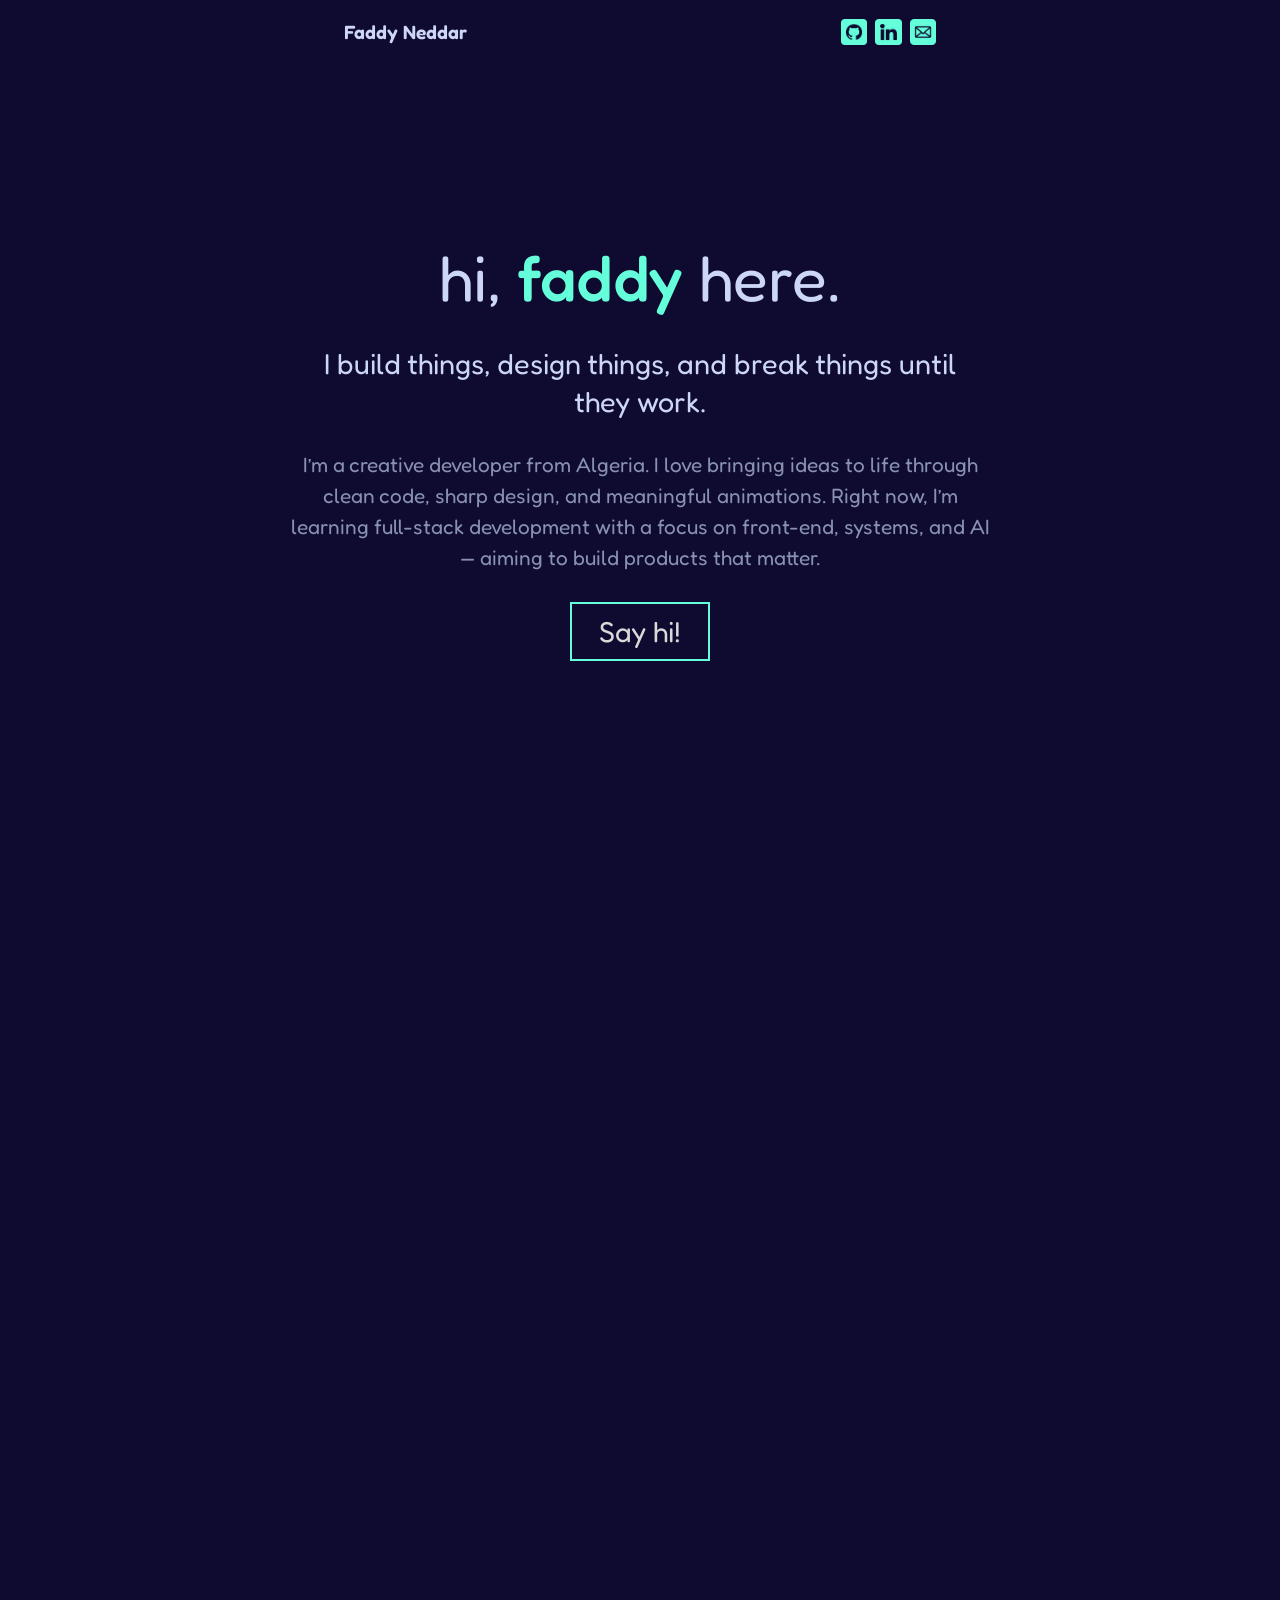
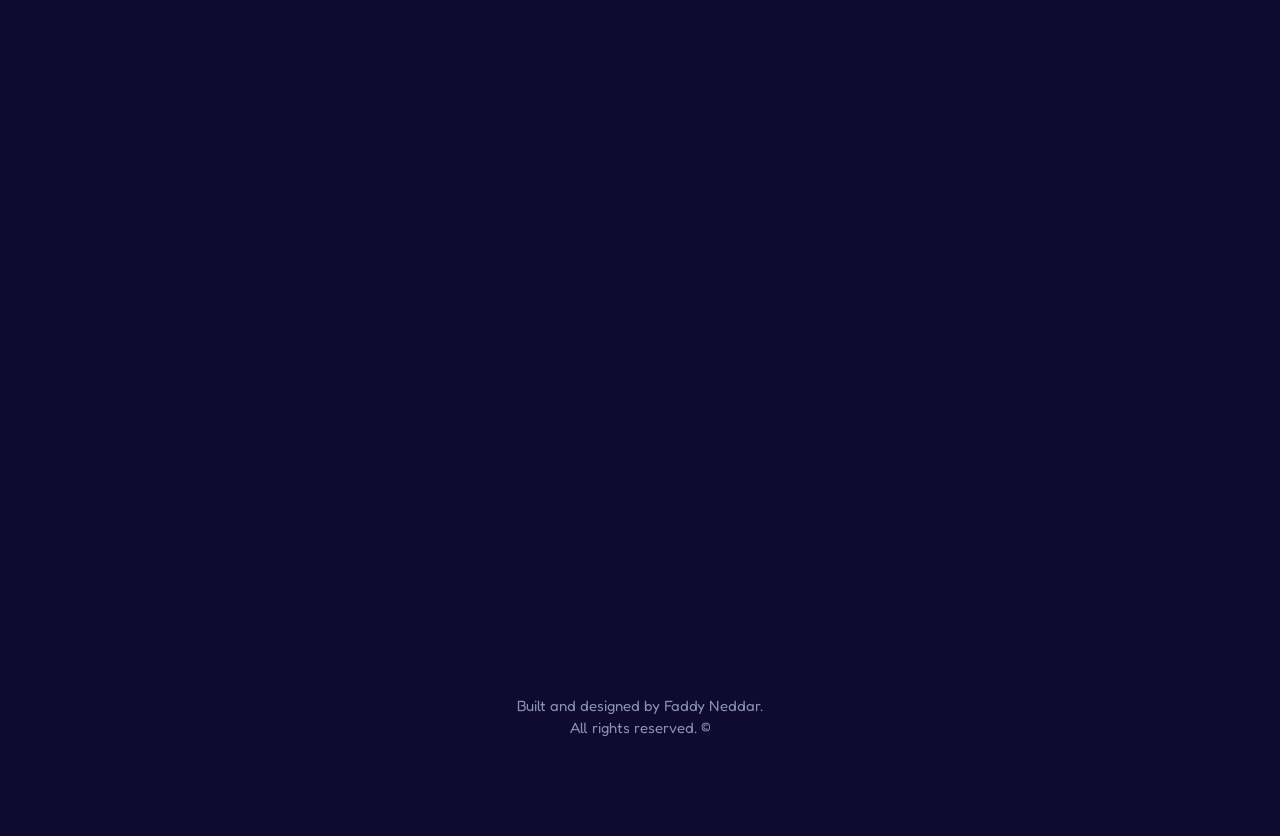
==== portfolio.html @ 79c03754 "Update HTML and CSS" ====
<!DOCTYPE html>
<html lang="en">
<head>
<meta charset="UTF-8">
<meta name="viewport" content="width=device-width, initial-scale=1.0">
<link rel="stylesheet" href="./portfolio.css">
<link href="https://fonts.googleapis.com/css2?family=Poppins:wght@100;200;300;400;500;600;700;800;900&display=swap" rel="stylesheet">
<link rel="preconnect" href="https://fonts.googleapis.com">
<link rel="preconnect" href="https://fonts.gstatic.com" crossorigin>
<link href="https://fonts.googleapis.com/css2?family=Karla:ital,wght@100;200;300;400;500;600;700;800;900&display=swap" rel="stylesheet">
<link href="https://fonts.googleapis.com/css2?family=Manrope:wght@400;600;700&display=swap" rel="stylesheet">
<link rel="preconnect" href="https://fonts.googleapis.com">
<link rel="preconnect" href="https://fonts.gstatic.com" crossorigin>
<link href="https://fonts.googleapis.com/css2?family=Quicksand:wght@300..700&display=swap" rel="stylesheet">
<link rel="preconnect" href="https://fonts.googleapis.com">
<link rel="preconnect" href="https://fonts.gstatic.com" crossorigin>
<link href="https://fonts.googleapis.com/css2?family=Nunito:ital,wght@0,200..1000;1,200..1000&display=swap" rel="stylesheet">
<link rel="preconnect" href="https://fonts.googleapis.com">
<link rel="preconnect" href="https://fonts.gstatic.com" crossorigin>
<link href="https://fonts.googleapis.com/css2?family=Fredoka:wght@300..700&display=swap" rel="stylesheet">
<link rel="icon" href="./imgs/website.png">
<meta name="description" content="Hi, I'm Faddy — a passionate designer & developer creating digital experiences with impact.">

<title>Shahin</title>
</head>


<body>

<section class="top ">
  <header>
  <a class="name" href="">Faddy Neddar</a>
    <div class="icons">
    <a class="github" href="https://github.com/neddarfaddy"><img src="./imgs/github.png" alt=""></a>
    <a class="linkedin" href="https://www.linkedin.com/in/neddar-faddy-54369023b/
    "><img src="./imgs/linkedin.png" alt=""></a>
    <a class="mail-icon" href="mailto:neddarfaddy@gmail.com"><img src="./imgs/mail.png" alt=""></a>
  </div>
  </header></section>


<!---------------- ------------- ------------- ------------- ------------- -------------HERO SECTION ------------- ------------- ------------- ------------- ------------- ---------- -->

<section class="intro animate-on-scroll">
      <h1>hi, <span>faddy</span> here.</h1>
      <h2>I build things, design things, and break things until they work.</h2>
      <p>I’m a creative developer from Algeria. I love bringing ideas to life through clean code, sharp design, and meaningful animations. 
      Right now, I’m learning full-stack development with a focus on front-end, systems, and AI — aiming to build products that matter.</p>
      <button>Say hi!</button> 
</section>

<!---------------- ------------- ------------- ------------- ------------- -------------HERO SECTION ------------- ------------- ------------- ------------- ------------- ---------- -->







<!---------------- ------------- ------------- ------------- ------------- -------------ABOUT SECTION ------------- ------------- ------------- ------------- ------------- ---------- -->

<section class="about animate-on-scroll">
     <div class="left-about">
      <h1>/ about me</h1>
      <p>
      I’m currently building my foundation as a <span>developer</span> and <span>designer</span> — blending <span>front-end</span> web development with <span>visual storytelling</span>. My goal is to go beyond typical websites and create <span>interactive</span>, <span>animated</span>, and intelligent products, from <span>beautiful UIs</span> to <span>full-scale systems</span> and <span>AI-powered tools</span>.<br> <br>
      I’m also on a long-term mission to master <span>cloud infrastructure</span>, <span>backend systems</span>, and <span>machine learning</span> — aiming to work on <span>high-impact projects</span> that go beyond code. <br><br>
      Here are some technologies I’ve been working with lately:</p>
      <div class="skills-group">
        <div class="skills">
          <img src="./imgs/arrow.png" alt="">
          <p>HTML / CSS</p>
        </div>
        <div class="skills">
          <img src="./imgs/arrow.png" alt="">
          <p>JavaScript (ES6+)</p>
        </div>
        <div class="skills">
          <img src="./imgs/arrow.png" alt="">
          <p>Learning React.js</p>
        </div>
        <div class="skills">
          <img src="./imgs/arrow.png" alt="">
          <p>Responsive Design</p>
        </div>
        <div class="skills">
          <img src="./imgs/arrow.png" alt="">
          <p>Learning Three.js</p>
        </div>

      </div></div>
     <div class="right-about">
      <img src="./imgs/Faddy.jpeg" alt="">
     </div>

  
</section>

<!--------------- ------------- ------------- ------------- ------------- -------------ABOUT SECTION ------------- ------------- ------------- ------------- ------------- ---------- -->

    
<section class="projects animate-on-scroll">
  <h1>/ pet projects</h1>
<div class="project-sections">
  <div class="project-row">

    <div class="project-row-icons">    
      <img src="./imgs/website.png" alt="">
     <a href="https://neddarfaddy.github.io/ryujin-resort/" target="_blank"><img src="./imgs/link.png" alt=""></a>  
    
    </div>

    <h2>Ryujin Resort Website</h2>
    <p>A luxury resort landing page built with clean HTML, CSS, and design precision. Responsive, elegant, and fully custom-coded. </p>
    <p>HTML / JavaScript / CSS</p>
 
 
 
  </div>

  <div class="project-row">

    <div class="project-row-icons">    
      <img src="./imgs/website.png" alt="">
     <a href="https://neddarfaddy.github.io/Dice-Game-Website/" target="_blank"><img src="./imgs/link.png" alt=""></a>  
    
    </div>

    <h2>Dice Game Website</h2>
    <p>web-based dice game featuring two players and a simple click-to-roll mechanism. The game dynamically tracks and displays real-time wins.</p>
    <p>HTML / JavaScript / CSS</p>
 
 
 
  </div>
 

</div>
 

</section>


<footer>
  <p>Built and designed by Faddy Neddar. </p>
  <p>All rights reserved. ©</p>
</footer>
<script>
  const animatedSections = document.querySelectorAll('.animate-on-scroll');

  const reveal = () => {
    animatedSections.forEach(section => {
      const rect = section.getBoundingClientRect();
      const isVisible = rect.top < window.innerHeight - 100 && rect.bottom > 100;

      if (isVisible) {
        section.classList.add('in-view');
      } else {
        section.classList.remove('in-view');
      }
    });
  };

  window.addEventListener('scroll', reveal);
  window.addEventListener('load', reveal);
</script>

<!--------------- ------------- ------------- ------------- ------------- -------------EXERIENCES SECTION ------------- ------------- ------------- ------------- ------------- -------- -->




</body>
</html>
---- portfolio.css ----
/*---------------- ------------- ------------- ------------- ---------GLOBAL---- ------------- ------------- ------------- ------------- ------------- ------------- ---------- */

html {
background-color: #0f0a2f;      background-attachment: fixed;
      background-size: cover;
      background-repeat: no-repeat;
      height: 100%;
}
 
::-webkit-scrollbar {
  width: 4rem;  
  height: 18px;
}

::-webkit-scrollbar-track {
  background: #0a192f; /* match your background */
}

::-webkit-scrollbar-thumb {
  background-color: #64ffda; /* bright accent */
  border-radius: 10px;
  border: 22px solid #0a192f; /* border for spacing */ 
}

/* Firefox (limited styling) */
* {
  scrollbar-color: #64ffda #0a192f;
}
html, body {
      margin: 0;
      padding: 0;
      height: 100%;
}

* {
      margin: 0;
      padding: 0;
      box-sizing: border-box; 
}
  
body {       
      margin: 0;
      min-height: 100%; 
      padding-left: 1.3rem;
      padding-right: 1.3rem;
  }

  *{
    margin:0;
    padding:0;
  }
  
    /*---------------- ------------- ------------- ------------- ---------HERO SECTION---- ------------- ------------- ------------- ------------- ------------- ------------- ---------- */

  
.hero-intro  {
      display: flex;
      flex-direction: column;
      justify-content: center;
      align-items: center;
margin-inline: auto;      
width: 95%;

      height: 100%; 
      gap: 1rem;    
      position: relative;
}


.hero-intro h1 {
  font-family: "Fredoka", sans-serif;
      color: #ccd6f6;
      font-weight: 500;
      font-size: 2rem;
    }

.hero-intro span {
      color: #64FFDA;
      font-weight: 600;
}

.hero-intro button {
      background: none;    
      color: #D9D9D9;
      border-style: solid;
      border-color: #64FFDA;
      font-family: "Fredoka", sans-serif;
      font-size: 1.3rem;
      padding: 0.3rem 1.7rem; 

}

  /*---------------- ------------- ------------- ------------- ---------FIXED ELEMENTS---- ------------- ------------- ------------- ------------- ------------- ------------- ---------- */
header {
  display: flex;
  background-color: #0f0a2f;  
  justify-content: center;
  align-items: center; 
  position: fixed; 
  height: 4rem;  
  top: 0;
  padding-left: 1.5rem;
  padding-right: 1.5rem;
  left: 0; 
z-index: 1000;
}
header img {
width: 100%;  
}

.icons {
  display: flex;
  justify-content: center;
  align-items: center;  
  flex: 0.3;  
  margin-left: auto;
  height: 100%;
  gap: 0.5rem; 
}
  
.name {
  flex: 1; 
  text-decoration: none; 
  font-family: "Fredoka", sans-serif;
  color: #ccd6f6;
  height: 100%;  
  display: flex;
  justify-content: start;
  align-items: center;
  font-weight: 600;
  font-size: 1.2rem; 

}
.icons a {

margin-left: auto; 
} 

.mail-icon, .github, .linkedin {
  display: flex;

}

  /*---------------- ------------- ------------- ------------- ------------- INTRO SECTION------------- ------------- ------------- ------------- ------------- ------------- ---------- */


.intro {
      display: flex;
      flex-direction: column;
      justify-content: center;
      align-items: center;
      vertical-align: middle; 
      text-align: center; 
      gap: 1.8rem; 
      width: 95%;
      margin-inline: auto;      
      width: 95%;
      height: 100%; 
      background: transparent;
}

.intro * {
  font-family: "Fredoka", sans-serif;
}

.intro h1 {
  font-family: "Fredoka", sans-serif;
      color: #ccd6f6;
      font-weight: 400;
      font-size: 2rem;
    }

.intro span {
      color: #64FFDA;
      font-weight: 600;
}

.intro h2 {
  font-family: "Fredoka", sans-serif;
    color: #ccd6f6;
    font-weight: 400;
    font-size: 1.3rem;  
    line-height: 1.3; 
}

.intro button {
    background: none;    
    color: #D9D9D9;
    border-style: solid;
    border-color: #64FFDA;
    font-family: "Fredoka", sans-serif;
    font-size: 1rem;
    padding: 0.3rem 1.7rem; 
}

.intro p    {
  font-family: "Fredoka", sans-serif;
        font-size: 1rem; 
        font-weight: 400;
        line-height: 1.5; 
        color: #8892b0;
      }

/*---------------- ------------- ------------- ------------- ------------- ------------- ------------- ------------- ------------- ------------- ------------- ---------- */

.about  {
    display: flex;
    width: 95%;
    margin-left: auto;
    margin-right: auto;
    flex-direction: column;
    align-items: start;
    justify-content: center;
    text-align: left;  
    padding-top: 1rem;
    gap: 2rem;
    padding-bottom: 7rem; 
} 

.about * {
  font-family: "Fredoka", sans-serif;
    color: #D9D9D9;
}

.about h1  {
  font-weight: 600;
  font-size: 1.8rem;
  color: #ccd6f6;
  padding-bottom: 2rem;

} 

.about p   {
  font-family: "Fredoka", sans-serif;
    font-size: 0.93rem; 
    font-weight: 400;
    line-height: 1.5; 
 
    color: #8892b0;
  }
.about span   {
    color: #64FFDA; 
    font-weight: 500;


}


.right-about {
  display: none;
}
.skills img {
width: 1rem;  
height: 1rem; 
}

.skills {
  display: flex;
  gap: 1rem; 
  align-items: center;
}

.skills p {
  font-size: 0.93rem; 
  color: #8892b0;

}



.skills-group {
  padding-top: 2rem; 
  display: grid; 
  grid-template-columns: 1fr 1fr ; /* Three equal columns */
  grid-template-rows: auto auto;  
  width: 100%;
  row-gap: 0.5rem; 

}

/*---------------- ------------- ------------- ------------- ------------- ------------- ------------- ------------- ------------- ------------- ------------- ---------- */
.projects {
  padding-top: 2rem;
  padding-bottom: 3rem; 
  width: 95%;
display: flex; 
flex-direction: column;
gap: 2rem;
margin-inline: auto; 


}

.project-sections {
  display: grid;
  grid-template-columns: 1fr ; 
  grid-template-rows: auto; 
  row-gap: 1rem; 
  
  } 

.projects h1{

  font-family: "Fredoka", sans-serif;
  color: #ccd6f6;
  font-weight: 600;
  font-size: 1.8rem;

}

.project-row { 
  width: 95%;  
  margin-inline: auto; 
  height: 20.5rem; 
  background-color: #112240;
  border-radius: 6%;
 display: flex; 
 justify-content: space-around;
 padding-left: 1.3rem;  
 padding-right: 1.3rem; 
 flex-direction: column;

}



 
.project-row  h2 {
  font-family: "Fredoka", sans-serif;
  color: #ccd6f6;
  font-weight: 500;
  font-size: 1.3rem;  
  text-align: start;
  text-decoration: none;
 
}

.project-row p   {
  font-family: "Fredoka", sans-serif;
  font-size: 0.93rem; 
  font-weight: 400;
  text-align: start;
  color: #8892b0;
  line-height: 1.5; 

} 

.project-row img {
 
width: 8%;
   
}

.project-row-icons {
  display: flex;
  justify-content: center;  
  align-items: center;
  gap: 2rem;
}

.project-row-icons a {
  display: inline-flex;   /* shrink-wraps the image */
  align-items: center;
  justify-content: end; 
  width: auto;
  height: 100%;
  padding: 0;
  margin: 0;
 }

 .project-row-icons a img {
width: 10%;
 }
 @keyframes fadeIn {
  from {
    opacity: 0;
  }
  to {
    opacity: 1;
  }
}

/* [base64]*/

footer{
  text-align: center;
  padding-top: 2rem;
  padding-bottom: 6rem; 
}

footer p{
  font-family: "Fredoka", sans-serif;
  font-size: 0.93rem; 
  font-weight: 400;
  color: #8892b0;
  line-height: 1.5; 
}
@keyframes fadeInUp {
  from {
    opacity: 0;
    transform: translateY(40px);
  }
  to {
    opacity: 1;
    transform: translateY(0);
  }
}

.animate-on-scroll {
  opacity: 0;
  transform: translateY(40px);
  transition: opacity 1.2s ease, transform 2s ease;
}

.animate-on-scroll.in-view {
  animation: fadeInUp 2s ease forwards;
}

/* [base64]*/

  
@media (min-width: 768px) {


  /*---------------- ------------- ------------- ------------- ---------GLOBAL---- ------------- ------------- ------------- ------------- ------------- ------------- ---------- */


    /*---------------- ------------- ------------- ------------- ---------HEADER SECTION---- ------------- ------------- ------------- ------------- ------------- ------------- ---------- */

.top {
  background-color: #0f0a2f;  
  height: 4rem;  
width: 100%; 
left: 50%; /* move starting point to middle of the screen */
    transform: translateX(-50%);
    position: fixed; 
    z-index: 20000;
    animation: fadeIn 1s ease forwards;

}
  header {
  
max-width: 1000px;    
margin-inline: auto; 

    left: 50%; /* move starting point to middle of the screen */
    transform: translateX(-50%);

  }

  @keyframes fadeIn {
    from {
      opacity: 0;
    }
    to {
      opacity: 1;
    }
  }
  .icons {
 

    min-width: 95px;
  }


  .github, .linkedin {
    height: 100%;
    display: flex;
    justify-content: center;
    align-items: center ;
  }

  .name {
    flex: 3; 
    text-decoration: none; 
    font-family: "Fredoka", sans-serif;
    color: #ccd6f6;
    height: 100%;  
    display: flex;
    justify-content: start;
    align-items: center;
    font-weight: 600;
    font-size: 1.2rem; 
  
  }
  header img {
    width: 100%;  
    }


    /*---------------- ------------- ------------- ------------- ---------HERO SECTION---- ------------- ------------- ------------- ------------- ------------- ------------- ---------- */


    .intro {
   
max-width: 1000px;      
margin-inline: auto;      
   
}

    .intro h1 {
      font-size: clamp(4rem, 3.3vw, 4.6rem);  
      font-weight: 400;

    }
    
    .intro span {
      color: #64FFDA;
      font-weight: 500;
}
    
    .intro h2 {
    
      font-size: clamp(1.8rem, 1.2vw, 3rem); 
      max-width: 67%;
 
    }
    
    .intro button {
    
      font-size: clamp(1.8rem, 1vw, 3rem);
      padding: 0.6rem 1.7rem; 
    }
    
    .intro p    {
      font-size: clamp(1.3rem, 0.8vw, 3rem);
      font-weight: 400;
      max-width: 70%;
          }
    



/*---------------- ------------- ------------- ------------- ------------- ------------- ------------- ------------- ------------- ------------- ------------- ---------- */




.about  {
  max-width: 1000px;      
margin-inline: auto; 
padding-top: 6rem;
flex-direction: row;
}

.about h1 {
  font-size: clamp(3rem, 1.8vw, 5rem); 
  font-weight: 500;
  padding-bottom: 3rem;

}


.right-about  {
  flex: 1; 
  height: 30rem ; 
  display: flex;
  justify-content: center;
  align-items: center;
padding-top: 2.9rem;
}


  .right-about img {
  width: 100%;  
  border-radius: 10%;
  height: 75%;  
  object-fit: cover;
  
  }


.left-about  {
  flex: 2; 
 height: 100%; 
 display: flex;
 flex-direction: column;
 justify-content: center;
}


.about p    {
  font-size: clamp(1.1rem, 0.8vw, 3rem);
  font-weight: 400;
      }

.skills-group {
padding-top: 2rem; 
display: grid; 
grid-template-columns: 1fr 1fr ; /* Three equal columns */
grid-template-rows: auto auto;  
width: 100%;
row-gap: 0.5rem; 
      
}



/*---------------- ------------- ------------- ------------- ------------- ------------- ------------- ------------- ------------- ------------- ------------- ---------- */
.projects h1 {
  font-size: clamp(3rem, 1.8vw, 5rem); 
  font-weight: 500;
padding-bottom: 2rem;
}


.projects {
 padding-top: 10rem; 
  max-width: 1000px;      
  margin-inline: auto; 
  justify-content: start; 

}

.project-row { 
  height: 20.5rem; 
  background-color: #112240;
  border-radius: 6%;
 display: flex; 
 justify-content: space-around;
 padding-left: 1.3rem;  
 padding-right: 1.3rem; 
 flex-direction: column;

}



.project-sections {
  display: grid;
  grid-template-columns: 1fr 1fr 1fr  ;  
  grid-template-rows: auto; 
  row-gap: 1rem; 
  
  } 






}
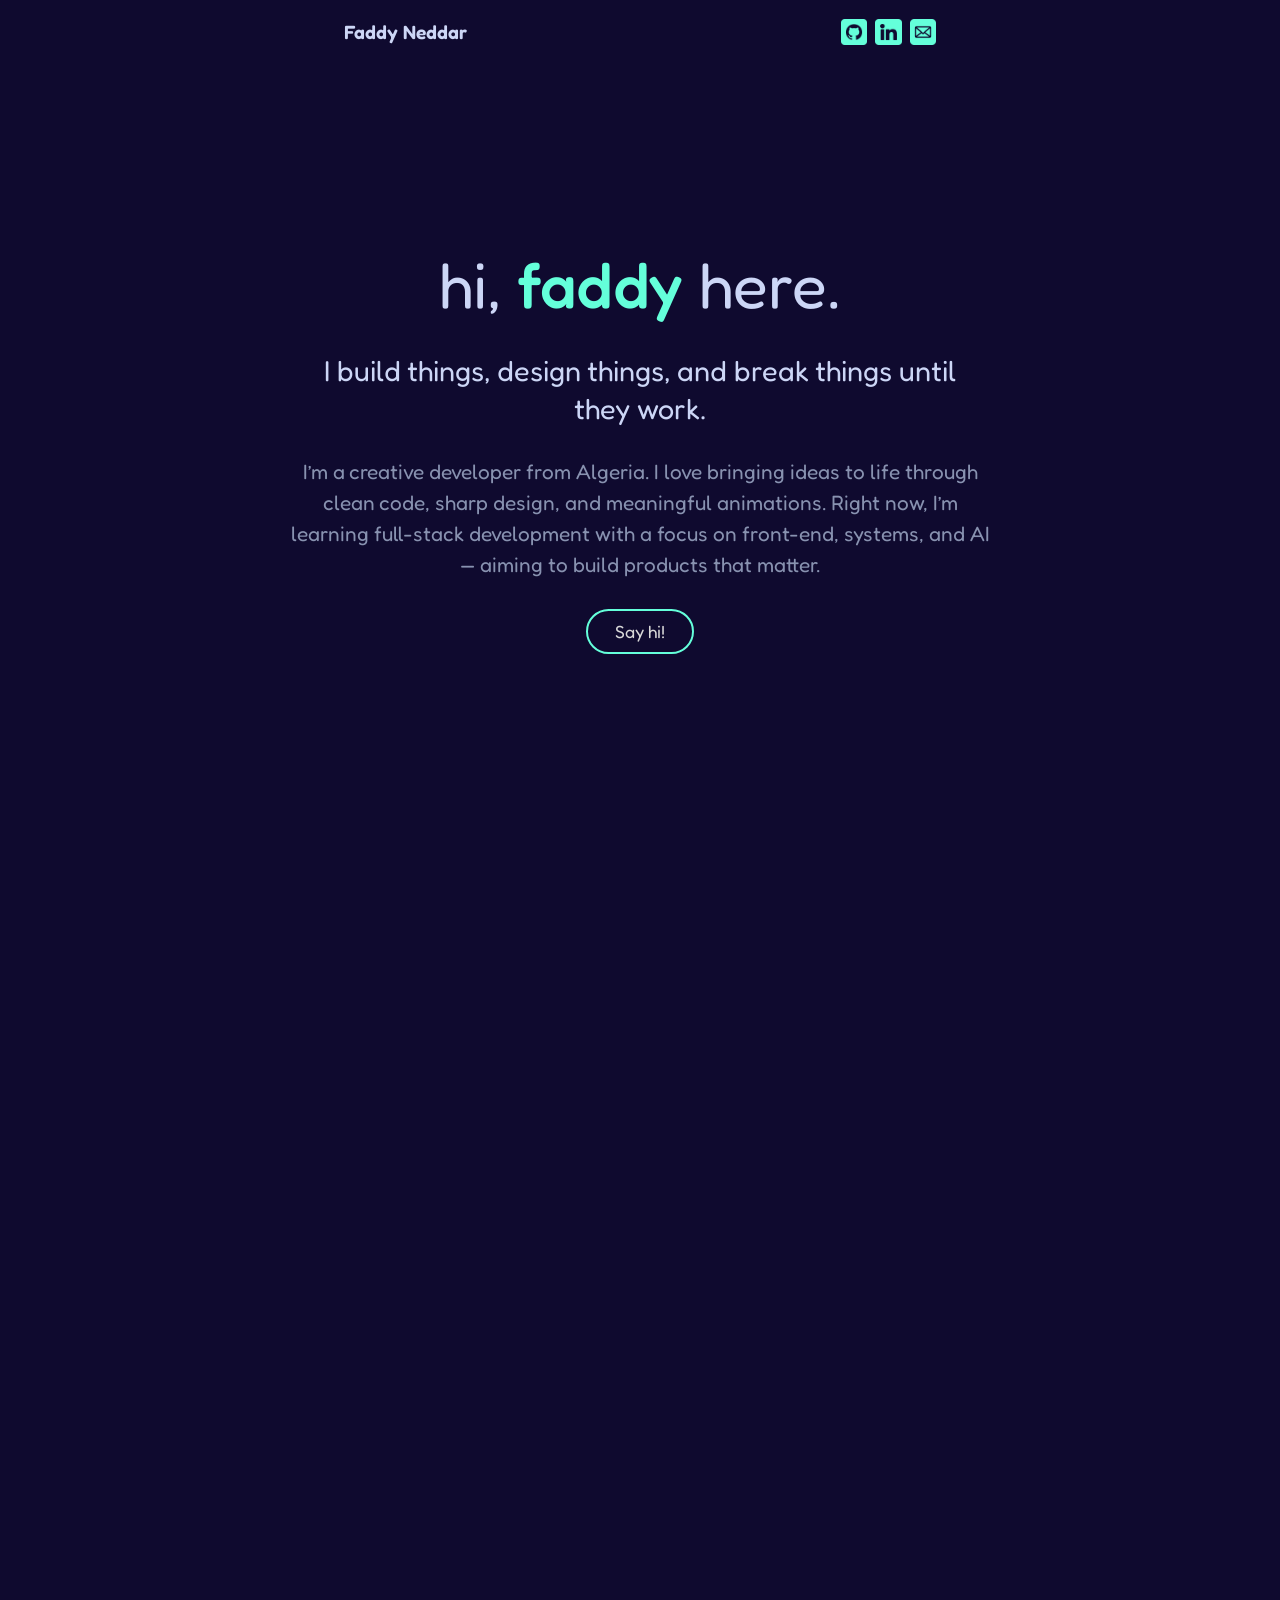
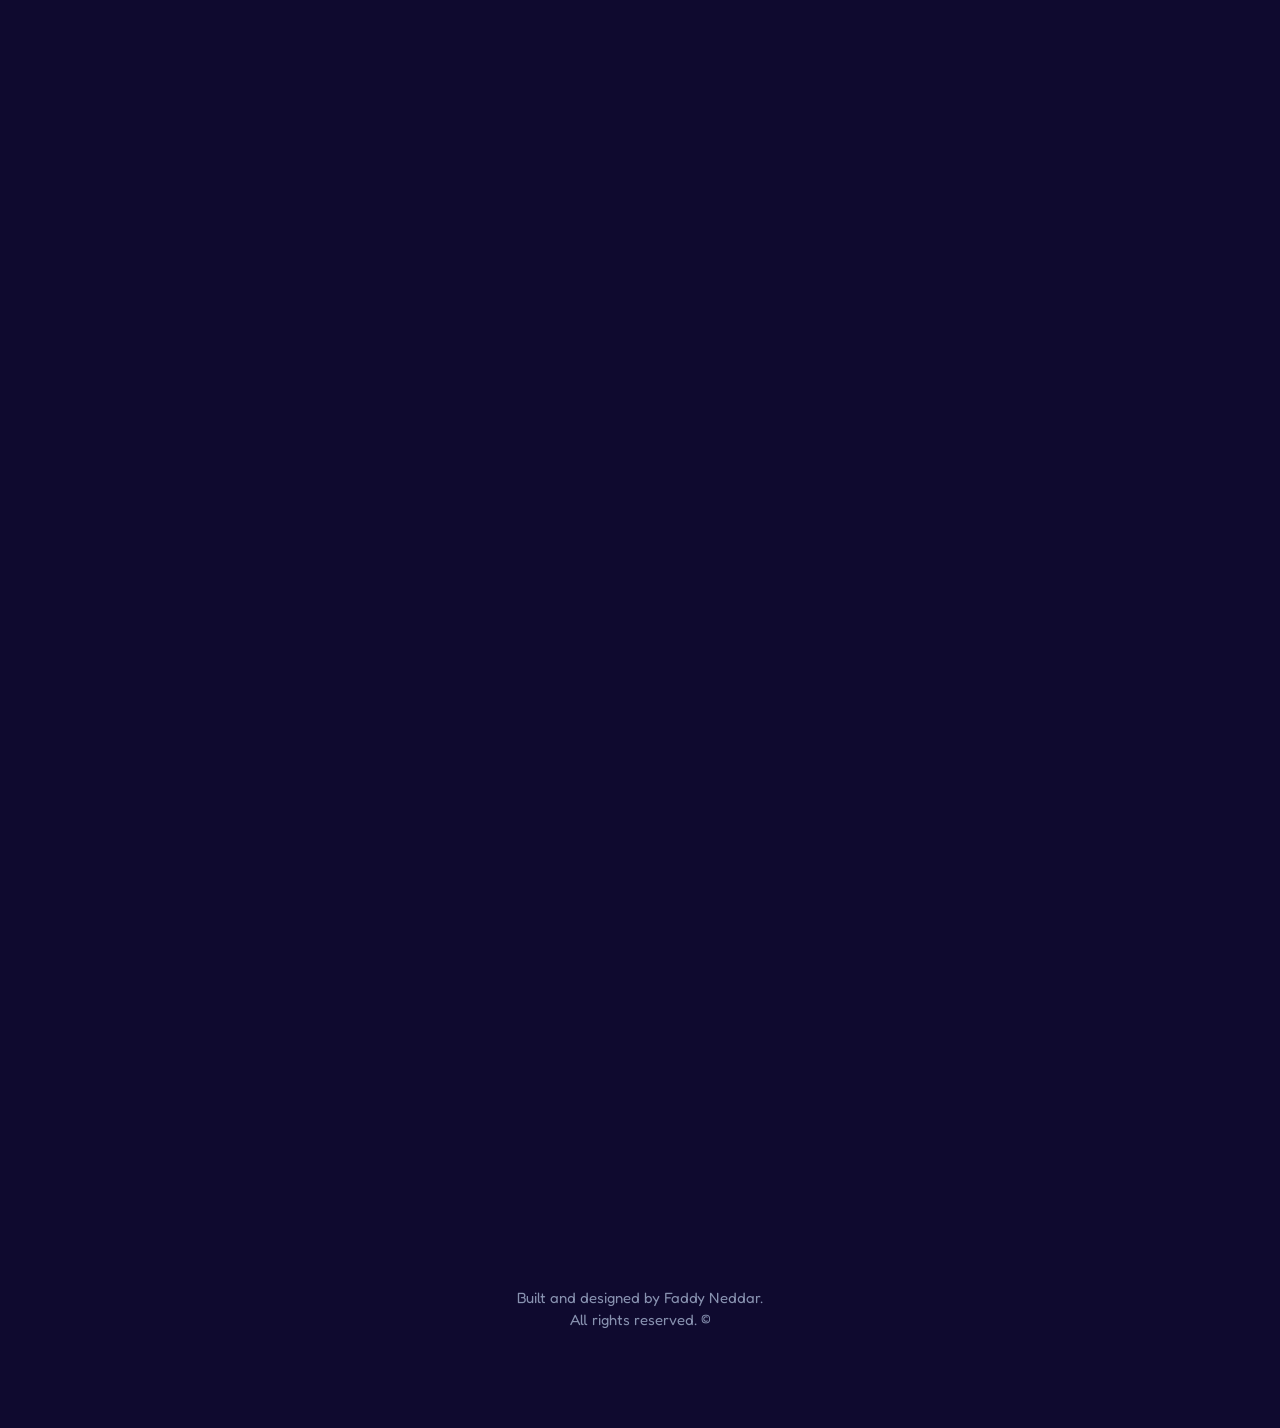
==== commit 32508c2f: "Update HTML and CSS and addition of JS" ====
--- a/portfolio.html
+++ b/portfolio.html
@@ -1,174 +1,286 @@
 <!DOCTYPE html>
 <html lang="en">
-<head>
-<meta charset="UTF-8">
-<meta name="viewport" content="width=device-width, initial-scale=1.0">
-<link rel="stylesheet" href="./portfolio.css">
-<link href="https://fonts.googleapis.com/css2?family=Poppins:wght@100;200;300;400;500;600;700;800;900&display=swap" rel="stylesheet">
-<link rel="preconnect" href="https://fonts.googleapis.com">
-<link rel="preconnect" href="https://fonts.gstatic.com" crossorigin>
-<link href="https://fonts.googleapis.com/css2?family=Karla:ital,wght@100;200;300;400;500;600;700;800;900&display=swap" rel="stylesheet">
-<link href="https://fonts.googleapis.com/css2?family=Manrope:wght@400;600;700&display=swap" rel="stylesheet">
-<link rel="preconnect" href="https://fonts.googleapis.com">
-<link rel="preconnect" href="https://fonts.gstatic.com" crossorigin>
-<link href="https://fonts.googleapis.com/css2?family=Quicksand:wght@300..700&display=swap" rel="stylesheet">
-<link rel="preconnect" href="https://fonts.googleapis.com">
-<link rel="preconnect" href="https://fonts.gstatic.com" crossorigin>
-<link href="https://fonts.googleapis.com/css2?family=Nunito:ital,wght@0,200..1000;1,200..1000&display=swap" rel="stylesheet">
-<link rel="preconnect" href="https://fonts.googleapis.com">
-<link rel="preconnect" href="https://fonts.gstatic.com" crossorigin>
-<link href="https://fonts.googleapis.com/css2?family=Fredoka:wght@300..700&display=swap" rel="stylesheet">
-<link rel="icon" href="./imgs/website.png">
-<meta name="description" content="Hi, I'm Faddy — a passionate designer & developer creating digital experiences with impact.">
-
-<title>Shahin</title>
-</head>
-
-
-<body>
-
-<section class="top ">
-  <header>
-  <a class="name" href="">Faddy Neddar</a>
-    <div class="icons">
-    <a class="github" href="https://github.com/neddarfaddy"><img src="./imgs/github.png" alt=""></a>
-    <a class="linkedin" href="https://www.linkedin.com/in/neddar-faddy-54369023b/
-    "><img src="./imgs/linkedin.png" alt=""></a>
-    <a class="mail-icon" href="mailto:neddarfaddy@gmail.com"><img src="./imgs/mail.png" alt=""></a>
-  </div>
-  </header></section>
-
-
-<!---------------- ------------- ------------- ------------- ------------- -------------HERO SECTION ------------- ------------- ------------- ------------- ------------- ---------- -->
-
-<section class="intro animate-on-scroll">
+  <head>
+    <meta charset="UTF-8" />
+    <meta name="viewport" content="width=device-width, initial-scale=1.0" />
+    <link rel="stylesheet" href="./portfolio.css" />
+    <link
+      href="https://fonts.googleapis.com/css2?family=Poppins:wght@100;200;300;400;500;600;700;800;900&display=swap"
+      rel="stylesheet"
+    />
+    <link rel="preconnect" href="https://fonts.googleapis.com" />
+    <link rel="preconnect" href="https://fonts.gstatic.com" crossorigin />
+    <link
+      href="https://fonts.googleapis.com/css2?family=Karla:ital,wght@100;200;300;400;500;600;700;800;900&display=swap"
+      rel="stylesheet"
+    />
+    <link
+      href="https://fonts.googleapis.com/css2?family=Manrope:wght@400;600;700&display=swap"
+      rel="stylesheet"
+    />
+    <link rel="preconnect" href="https://fonts.googleapis.com" />
+    <link rel="preconnect" href="https://fonts.gstatic.com" crossorigin />
+    <link
+      href="https://fonts.googleapis.com/css2?family=Quicksand:wght@300..700&display=swap"
+      rel="stylesheet"
+    />
+    <link rel="preconnect" href="https://fonts.googleapis.com" />
+    <link rel="preconnect" href="https://fonts.gstatic.com" crossorigin />
+    <link
+      href="https://fonts.googleapis.com/css2?family=Nunito:ital,wght@0,200..1000;1,200..1000&display=swap"
+      rel="stylesheet"
+    />
+    <link rel="preconnect" href="https://fonts.googleapis.com" />
+    <link rel="preconnect" href="https://fonts.gstatic.com" crossorigin />
+    <link
+      href="https://fonts.googleapis.com/css2?family=Fredoka:wght@300..700&display=swap"
+      rel="stylesheet"
+    />
+    <link rel="icon" href="./imgs/website.png" />
+    <script src="./script.js" defer></script>
+    <meta
+      name="description"
+      content="Hi, I'm Faddy — a passionate designer & developer creating digital experiences with impact."
+    />
+
+    <title>Shahin</title>
+  </head>
+
+  <body>
+    <section class="top">
+      <header>
+        <a class="name" href="">Faddy Neddar</a>
+        <div class="icons">
+          <a class="github" href="https://github.com/neddarfaddy"
+            ><img src="./imgs/github.png" alt=""
+          /></a>
+          <a
+            class="linkedin"
+            href="https://www.linkedin.com/in/neddar-faddy-54369023b/
+    "
+            ><img src="./imgs/linkedin.png" alt=""
+          /></a>
+          <a class="mail-icon" href="mailto:neddarfaddy@gmail.com"
+            ><img src="./imgs/mail.png" alt=""
+          /></a>
+        </div>
+      </header>
+    </section>
+
+    <!---------------- ------------- ------------- ------------- ------------- -------------HERO SECTION ------------- ------------- ------------- ------------- ------------- ---------- -->
+
+    <section class="intro animate-on-scroll">
       <h1>hi, <span>faddy</span> here.</h1>
       <h2>I build things, design things, and break things until they work.</h2>
-      <p>I’m a creative developer from Algeria. I love bringing ideas to life through clean code, sharp design, and meaningful animations. 
-      Right now, I’m learning full-stack development with a focus on front-end, systems, and AI — aiming to build products that matter.</p>
-      <button>Say hi!</button> 
-</section>
-
-<!---------------- ------------- ------------- ------------- ------------- -------------HERO SECTION ------------- ------------- ------------- ------------- ------------- ---------- -->
-
-
-
-
-
-
-
-<!---------------- ------------- ------------- ------------- ------------- -------------ABOUT SECTION ------------- ------------- ------------- ------------- ------------- ---------- -->
-
-<section class="about animate-on-scroll">
-     <div class="left-about">
-      <h1>/ about me</h1>
       <p>
-      I’m currently building my foundation as a <span>developer</span> and <span>designer</span> — blending <span>front-end</span> web development with <span>visual storytelling</span>. My goal is to go beyond typical websites and create <span>interactive</span>, <span>animated</span>, and intelligent products, from <span>beautiful UIs</span> to <span>full-scale systems</span> and <span>AI-powered tools</span>.<br> <br>
-      I’m also on a long-term mission to master <span>cloud infrastructure</span>, <span>backend systems</span>, and <span>machine learning</span> — aiming to work on <span>high-impact projects</span> that go beyond code. <br><br>
-      Here are some technologies I’ve been working with lately:</p>
-      <div class="skills-group">
-        <div class="skills">
-          <img src="./imgs/arrow.png" alt="">
-          <p>HTML / CSS</p>
-        </div>
-        <div class="skills">
-          <img src="./imgs/arrow.png" alt="">
-          <p>JavaScript (ES6+)</p>
-        </div>
-        <div class="skills">
-          <img src="./imgs/arrow.png" alt="">
-          <p>Learning React.js</p>
-        </div>
-        <div class="skills">
-          <img src="./imgs/arrow.png" alt="">
-          <p>Responsive Design</p>
-        </div>
-        <div class="skills">
-          <img src="./imgs/arrow.png" alt="">
-          <p>Learning Three.js</p>
-        </div>
-
-      </div></div>
-     <div class="right-about">
-      <img src="./imgs/Faddy.jpeg" alt="">
-     </div>
-
-  
-</section>
-
-<!--------------- ------------- ------------- ------------- ------------- -------------ABOUT SECTION ------------- ------------- ------------- ------------- ------------- ---------- -->
-
-    
-<section class="projects animate-on-scroll">
-  <h1>/ pet projects</h1>
-<div class="project-sections">
-  <div class="project-row">
-
-    <div class="project-row-icons">    
-      <img src="./imgs/website.png" alt="">
-     <a href="https://neddarfaddy.github.io/ryujin-resort/" target="_blank"><img src="./imgs/link.png" alt=""></a>  
-    
-    </div>
-
-    <h2>Ryujin Resort Website</h2>
-    <p>A luxury resort landing page built with clean HTML, CSS, and design precision. Responsive, elegant, and fully custom-coded. </p>
-    <p>HTML / JavaScript / CSS</p>
- 
- 
- 
-  </div>
-
-  <div class="project-row">
-
-    <div class="project-row-icons">    
-      <img src="./imgs/website.png" alt="">
-     <a href="https://neddarfaddy.github.io/Dice-Game-Website/" target="_blank"><img src="./imgs/link.png" alt=""></a>  
-    
-    </div>
-
-    <h2>Dice Game Website</h2>
-    <p>web-based dice game featuring two players and a simple click-to-roll mechanism. The game dynamically tracks and displays real-time wins.</p>
-    <p>HTML / JavaScript / CSS</p>
- 
- 
- 
-  </div>
- 
-
-</div>
- 
-
-</section>
-
-
-<footer>
-  <p>Built and designed by Faddy Neddar. </p>
-  <p>All rights reserved. ©</p>
-</footer>
-<script>
-  const animatedSections = document.querySelectorAll('.animate-on-scroll');
-
-  const reveal = () => {
-    animatedSections.forEach(section => {
-      const rect = section.getBoundingClientRect();
-      const isVisible = rect.top < window.innerHeight - 100 && rect.bottom > 100;
-
-      if (isVisible) {
-        section.classList.add('in-view');
-      } else {
-        section.classList.remove('in-view');
-      }
-    });
-  };
-
-  window.addEventListener('scroll', reveal);
-  window.addEventListener('load', reveal);
-</script>
-
-<!--------------- ------------- ------------- ------------- ------------- -------------EXERIENCES SECTION ------------- ------------- ------------- ------------- ------------- -------- -->
-
-
-
-
-</body>
-</html>+        I’m a creative developer from Algeria. I love bringing ideas to life
+        through clean code, sharp design, and meaningful animations. Right now,
+        I’m learning full-stack development with a focus on front-end, systems,
+        and AI — aiming to build products that matter.
+      </p>
+      <button>Say hi!</button>
+    </section>
+
+    <!---------------- ------------- ------------- ------------- ------------- -------------HERO SECTION ------------- ------------- ------------- ------------- ------------- ---------- -->
+
+    <!---------------- ------------- ------------- ------------- ------------- -------------ABOUT SECTION ------------- ------------- ------------- ------------- ------------- ---------- -->
+
+    <section class="about animate-on-scroll">
+      <div class="left-about">
+        <h1>/ about me</h1>
+        <p>
+          I’m currently building my foundation as a <span>developer</span> and
+          <span>designer</span> — blending <span>front-end</span> web
+          development with <span>visual storytelling</span>. My goal is to go
+          beyond typical websites and create <span>interactive</span>,
+          <span>animated</span>, and intelligent products, from
+          <span>beautiful UIs</span> to <span>full-scale systems</span> and
+          <span>AI-powered tools</span>.<br />
+          <br />
+          I’m also on a long-term mission to master
+          <span>cloud infrastructure</span>, <span>backend systems</span>, and
+          <span>machine learning</span> — aiming to work on
+          <span>high-impact projects</span> that go beyond code. <br /><br />
+          Here are some technologies I’ve been working with lately:
+        </p>
+        <div class="skills-group">
+          <div class="skills">
+            <img src="./imgs/arrow.png" alt="" />
+            <p>HTML / CSS</p>
+          </div>
+          <div class="skills">
+            <img src="./imgs/arrow.png" alt="" />
+            <p>JavaScript (ES6+)</p>
+          </div>
+          <div class="skills">
+            <img src="./imgs/arrow.png" alt="" />
+            <p>Learning React.js</p>
+          </div>
+          <div class="skills">
+            <img src="./imgs/arrow.png" alt="" />
+            <p>Responsive Design</p>
+          </div>
+          <div class="skills">
+            <img src="./imgs/arrow.png" alt="" />
+            <p>Learning Three.js</p>
+          </div>
+        </div>
+      </div>
+      <div class="right-about">
+        <img src="./imgs/Faddy.jpeg" alt="" />
+      </div>
+    </section>
+
+    <!--------------- ------------- ------------- ------------- ------------- -------------ABOUT SECTION ------------- ------------- ------------- ------------- ------------- ---------- -->
+
+    <main class="experience animate-on-scroll">
+      <div class="experience-container">
+        <div class="experience-container-header"><h1>/ experience</h1></div>
+        <div class="experience-container-information">
+          <div class="experience-titles">
+            <button class="menutech-experience">Menutech</button>
+            <button class="qwoted-experience">Qwoted</button>
+            <button class="veeva-experience">Veeva Systems</button>
+          </div>
+
+          <div class="experience-summary">
+            <h1 class="job-title">
+              Front-End Developer & Designer <br />
+              <span class="job-location">@ Menutech</span>
+            </h1>
+            <p class="job-date">
+              Jan <span>2024</span> - Apr <span>2025</span>
+            </p>
+            <ul class="fade-up job-points">
+              <li>
+                Design and customize digital menus with a focus on user
+                experience, responsive layouts, and brand consistency.
+              </li>
+              <li>
+                Support front-end development using HTML, CSS, JavaScript, and
+                assist in back-end tasks such as CMS configurations and
+                API-based content updates.
+              </li>
+              <li>
+                Contribute to sales operations by assisting in client
+                onboarding, translating customer needs into technical solutions,
+                and maintaining multilingual communication.
+              </li>
+            </ul>
+          </div>
+          <div class="hidden experience-summary">
+            <h1 class="job-title">
+              Sales Support Specialist <br />
+              <span class="job-location">@ Qwoted</span>
+            </h1>
+            <p class="job-date">
+              Jul <span>2024</span> - Jan <span>2025</span>
+            </p>
+            <ul class="fade-up job-points">
+              <li>
+                Played a critical part in ensuring the efficiency of the sales
+                team. My responsibilities included managing CRM systems,
+                organizing client data, and preparing sales reports to track
+                performance metrics.
+              </li>
+              <li>
+                Handled administrative tasks, and provided timely follow-ups to
+                maintain strong client relationships. This position honed my
+                organizational skills, attention to detail, and ability to
+                thrive in a dynamic, fast-paced environment.
+              </li>
+            </ul>
+          </div>
+          <div class="hidden experience-summary">
+            <h1 class="job-title">
+              Sales Development Representative <br />
+              <span class="job-location">@ Veeva</span>
+            </h1>
+            <p class="job-date">
+              Dec <span>2023</span> - Jul <span>2024</span>
+            </p>
+            <ul class="fade-up job-points">
+              <li>
+                Worked with the team to generate and qualify new leads and
+                opportunities. Researched and developed plans for attracting
+                more customers.
+              </li>
+              <li>
+                Partnered closely with sales teams to advance and close
+                opportunities over time. Built trusted relationships with
+                customers, understood their needs, and recommend the right
+                products and solutions.
+              </li>
+            </ul>
+          </div>
+        </div>
+      </div>
+    </main>
+
+    <!--------------- ------------- ------------- ------------- ------------- -------------ABOUT SECTION ------------- ------------- ------------- ------------- ------------- ---------- -->
+
+    <section class="projects animate-on-scroll">
+      <h1>/ pet projects</h1>
+      <div class="project-sections">
+        <div class="project-row">
+          <div class="project-row-icons">
+            <img src="./imgs/website.png" alt="" />
+            <a
+              href="https://neddarfaddy.github.io/ryujin-resort/"
+              target="_blank"
+              ><img src="./imgs/link.png" alt=""
+            /></a>
+          </div>
+
+          <h2>Ryujin Resort Website</h2>
+          <p>
+            A luxury resort landing page built with clean HTML, CSS, and design
+            precision. Responsive, elegant, and fully custom-coded.
+          </p>
+          <p>HTML / JavaScript / CSS</p>
+        </div>
+
+        <div class="project-row">
+          <div class="project-row-icons">
+            <img src="./imgs/website.png" alt="" />
+            <a
+              href="https://neddarfaddy.github.io/Dice-Game-Website/"
+              target="_blank"
+              ><img src="./imgs/link.png" alt=""
+            /></a>
+          </div>
+
+          <h2>Dice Game Website</h2>
+          <p>
+            web-based dice game featuring two players and a simple click-to-roll
+            mechanism. The game dynamically tracks and displays real-time wins.
+          </p>
+          <p>HTML / JavaScript / CSS</p>
+        </div>
+        <div class="project-row">
+          <div class="project-row-icons">
+            <img src="./imgs/website.png" alt="" />
+            <a href="https://neddarfaddy.github.io/vyro/" target="_blank"
+              ><img src="./imgs/link.png" alt=""
+            /></a>
+          </div>
+
+          <h2>VYRO Sportswear Website</h2>
+          <p>
+            VYRO is a bold, mobile-first concept website for a fictional
+            sportswear brand. it features dynamic scroll animations, a modular
+            grid for showcasing products.
+          </p>
+          <p>HTML / JavaScript / CSS</p>
+        </div>
+      </div>
+    </section>
+
+    <footer>
+      <p>Built and designed by Faddy Neddar.</p>
+      <p>All rights reserved. ©</p>
+    </footer>
+
+    <!--------------- ------------- ------------- ------------- ------------- -------------EXERIENCES SECTION ------------- ------------- ------------- ------------- ------------- -------- -->
+  </body>
+</html>
--- a/portfolio.css
+++ b/portfolio.css
@@ -1,14 +1,20 @@
-  /*---------------- ------------- ------------- ------------- ---------GLOBAL---- ------------- ------------- ------------- ------------- ------------- ------------- ---------- */
+/*---------------- ------------- ------------- ------------- ---------GLOBAL---- ------------- ------------- ------------- ------------- ------------- ------------- ---------- */
 
 html {
-background-color: #0f0a2f;      background-attachment: fixed;
-      background-size: cover;
-      background-repeat: no-repeat;
-      height: 100%;
-}
- 
+  background-color: #0f0a2f;
+  background-attachment: fixed;
+  background-size: cover;
+  background-repeat: no-repeat;
+  height: 100%;
+}
+.hidden {
+  display: none !important;
+}
+* {
+  -webkit-tap-highlight-color: transparent;
+}
 ::-webkit-scrollbar {
-  width: 4rem;  
+  width: 4rem;
   height: 18px;
 }
 
@@ -19,144 +25,141 @@
 ::-webkit-scrollbar-thumb {
   background-color: #64ffda; /* bright accent */
   border-radius: 10px;
-  border: 22px solid #0a192f; /* border for spacing */ 
+  border: 22px solid #0a192f; /* border for spacing */
 }
 
 /* Firefox (limited styling) */
 * {
   scrollbar-color: #64ffda #0a192f;
 }
-html, body {
-      margin: 0;
-      padding: 0;
-      height: 100%;
+html,
+body {
+  margin: 0;
+  padding: 0;
+  height: 100%;
 }
 
 * {
-      margin: 0;
-      padding: 0;
-      box-sizing: border-box; 
-}
-  
-body {       
-      margin: 0;
-      min-height: 100%; 
-      padding-left: 1.3rem;
-      padding-right: 1.3rem;
-  }
-
-  *{
-    margin:0;
-    padding:0;
-  }
-  
-    /*---------------- ------------- ------------- ------------- ---------HERO SECTION---- ------------- ------------- ------------- ------------- ------------- ------------- ---------- */
-
-  
-.hero-intro  {
-      display: flex;
-      flex-direction: column;
-      justify-content: center;
-      align-items: center;
-margin-inline: auto;      
-width: 95%;
-
-      height: 100%; 
-      gap: 1rem;    
-      position: relative;
-}
-
+  margin: 0;
+  padding: 0;
+  box-sizing: border-box;
+}
+
+body {
+  margin: 0;
+  min-height: 100%;
+  padding-left: 1.3rem;
+  padding-right: 1.3rem;
+}
+
+* {
+  margin: 0;
+  padding: 0;
+  font-family: "Fredoka", sans-serif;
+}
+
+/*---------------- ------------- ------------- ------------- ---------HERO SECTION---- ------------- ------------- ------------- ------------- ------------- ------------- ---------- */
+
+.hero-intro {
+  display: flex;
+  flex-direction: column;
+  justify-content: center;
+  align-items: center;
+  margin-inline: auto;
+  width: 95%;
+
+  height: 100%;
+  gap: 1rem;
+  position: relative;
+}
 
 .hero-intro h1 {
   font-family: "Fredoka", sans-serif;
-      color: #ccd6f6;
-      font-weight: 500;
-      font-size: 2rem;
-    }
+  color: #ccd6f6;
+  font-weight: 500;
+  font-size: 2rem;
+}
 
 .hero-intro span {
-      color: #64FFDA;
-      font-weight: 600;
+  color: #64ffda;
+  font-weight: 600;
 }
 
 .hero-intro button {
-      background: none;    
-      color: #D9D9D9;
-      border-style: solid;
-      border-color: #64FFDA;
-      font-family: "Fredoka", sans-serif;
-      font-size: 1.3rem;
-      padding: 0.3rem 1.7rem; 
-
-}
-
-  /*---------------- ------------- ------------- ------------- ---------FIXED ELEMENTS---- ------------- ------------- ------------- ------------- ------------- ------------- ---------- */
+  background: none;
+  color: #d9d9d9;
+  border-style: solid;
+  border-color: #64ffda;
+  font-family: "Fredoka", sans-serif;
+  font-size: 1.3rem;
+  padding: 0.3rem 1.7rem;
+}
+
+/*---------------- ------------- ------------- ------------- ---------FIXED ELEMENTS---- ------------- ------------- ------------- ------------- ------------- ------------- ---------- */
 header {
   display: flex;
-  background-color: #0f0a2f;  
+  background-color: #0f0a2f;
   justify-content: center;
-  align-items: center; 
-  position: fixed; 
-  height: 4rem;  
+  align-items: center;
+  position: fixed;
+  height: 4rem;
   top: 0;
   padding-left: 1.5rem;
   padding-right: 1.5rem;
-  left: 0; 
-z-index: 1000;
+  left: 0;
+  z-index: 1000;
 }
 header img {
-width: 100%;  
+  width: 100%;
 }
 
 .icons {
   display: flex;
   justify-content: center;
-  align-items: center;  
-  flex: 0.3;  
+  align-items: center;
+  flex: 0.3;
   margin-left: auto;
   height: 100%;
-  gap: 0.5rem; 
-}
-  
+  gap: 0.5rem;
+}
+
 .name {
-  flex: 1; 
-  text-decoration: none; 
-  font-family: "Fredoka", sans-serif;
-  color: #ccd6f6;
-  height: 100%;  
+  flex: 1;
+  text-decoration: none;
+  font-family: "Fredoka", sans-serif;
+  color: #ccd6f6;
+  height: 100%;
   display: flex;
   justify-content: start;
   align-items: center;
   font-weight: 600;
-  font-size: 1.2rem; 
-
+  font-size: 1.2rem;
 }
 .icons a {
-
-margin-left: auto; 
-} 
-
-.mail-icon, .github, .linkedin {
-  display: flex;
-
-}
-
-  /*---------------- ------------- ------------- ------------- ------------- INTRO SECTION------------- ------------- ------------- ------------- ------------- ------------- ---------- */
-
+  margin-left: auto;
+}
+
+.mail-icon,
+.github,
+.linkedin {
+  display: flex;
+}
+
+/*---------------- ------------- ------------- ------------- ------------- INTRO SECTION------------- ------------- ------------- ------------- ------------- ------------- ---------- */
 
 .intro {
-      display: flex;
-      flex-direction: column;
-      justify-content: center;
-      align-items: center;
-      vertical-align: middle; 
-      text-align: center; 
-      gap: 1.8rem; 
-      width: 95%;
-      margin-inline: auto;      
-      width: 95%;
-      height: 100%; 
-      background: transparent;
+  display: flex;
+  flex-direction: column;
+  justify-content: center;
+  align-items: center;
+  vertical-align: middle;
+  text-align: center;
+  gap: 1.8rem;
+  width: 95%;
+  margin-inline: auto;
+  width: 95%;
+  height: 100%;
+  background: transparent;
 }
 
 .intro * {
@@ -165,213 +168,329 @@
 
 .intro h1 {
   font-family: "Fredoka", sans-serif;
-      color: #ccd6f6;
-      font-weight: 400;
-      font-size: 2rem;
-    }
+  color: #ccd6f6;
+  font-weight: 400;
+  font-size: 2rem;
+}
 
 .intro span {
-      color: #64FFDA;
-      font-weight: 600;
+  color: #64ffda;
+  font-weight: 600;
 }
 
 .intro h2 {
   font-family: "Fredoka", sans-serif;
-    color: #ccd6f6;
-    font-weight: 400;
-    font-size: 1.3rem;  
-    line-height: 1.3; 
+  color: #ccd6f6;
+  font-weight: 400;
+  font-size: 1.3rem;
+  line-height: 1.3;
 }
 
 .intro button {
-    background: none;    
-    color: #D9D9D9;
-    border-style: solid;
-    border-color: #64FFDA;
-    font-family: "Fredoka", sans-serif;
-    font-size: 1rem;
-    padding: 0.3rem 1.7rem; 
-}
-
-.intro p    {
-  font-family: "Fredoka", sans-serif;
-        font-size: 1rem; 
-        font-weight: 400;
-        line-height: 1.5; 
-        color: #8892b0;
-      }
+  background: none;
+  color: #d9d9d9;
+  border-style: solid;
+  border-radius: 30px;
+  border-color: #64ffda;
+  font-family: "Fredoka", sans-serif;
+  font-size: 1.1rem !important;
+  padding: 0.6rem 1.7rem;
+}
+
+.intro p {
+  font-family: "Fredoka", sans-serif;
+  font-size: 1rem;
+  font-weight: 400;
+  line-height: 1.5;
+  color: #8892b0;
+}
 
 /*---------------- ------------- ------------- ------------- ------------- ------------- ------------- ------------- ------------- ------------- ------------- ---------- */
 
-.about  {
-    display: flex;
-    width: 95%;
-    margin-left: auto;
-    margin-right: auto;
-    flex-direction: column;
-    align-items: start;
-    justify-content: center;
-    text-align: left;  
-    padding-top: 1rem;
-    gap: 2rem;
-    padding-bottom: 7rem; 
-} 
+.about {
+  display: flex;
+  width: 95%;
+  margin-left: auto;
+  margin-right: auto;
+  flex-direction: column;
+  align-items: start;
+  justify-content: center;
+  text-align: left;
+  padding-top: 1rem;
+  gap: 2rem;
+  padding-bottom: 7rem;
+}
 
 .about * {
   font-family: "Fredoka", sans-serif;
-    color: #D9D9D9;
-}
-
-.about h1  {
+  color: #d9d9d9;
+}
+
+.about h1 {
   font-weight: 600;
   font-size: 1.8rem;
   color: #ccd6f6;
   padding-bottom: 2rem;
-
-} 
-
-.about p   {
-  font-family: "Fredoka", sans-serif;
-    font-size: 0.93rem; 
-    font-weight: 400;
-    line-height: 1.5; 
- 
-    color: #8892b0;
-  }
-.about span   {
-    color: #64FFDA; 
-    font-weight: 500;
-
-
-}
-
+}
+
+.about p {
+  font-family: "Fredoka", sans-serif;
+  font-size: 0.93rem;
+  font-weight: 400;
+  line-height: 1.5;
+
+  color: #8892b0;
+}
+.about span {
+  color: #64ffda;
+  font-weight: 500;
+}
 
 .right-about {
   display: none;
 }
 .skills img {
-width: 1rem;  
-height: 1rem; 
+  width: 1rem;
+  height: 1rem;
 }
 
 .skills {
   display: flex;
-  gap: 1rem; 
+  gap: 1rem;
   align-items: center;
 }
 
 .skills p {
-  font-size: 0.93rem; 
+  font-size: 0.93rem;
   color: #8892b0;
-
-}
-
-
+}
 
 .skills-group {
-  padding-top: 2rem; 
-  display: grid; 
-  grid-template-columns: 1fr 1fr ; /* Three equal columns */
-  grid-template-rows: auto auto;  
+  padding-top: 2rem;
+  display: grid;
+  grid-template-columns: 1fr 1fr; /* Three equal columns */
+  grid-template-rows: auto auto;
   width: 100%;
-  row-gap: 0.5rem; 
-
+  row-gap: 0.5rem;
+}
+
+/*---------------- ------------- ------------- ------------- ------------- ------------- ------------- ------------- ------------- ------------- ------------- ---------- */
+
+.experience {
+  width: 95%;
+
+  margin-inline: auto;
+  margin-inline: auto;
+  padding-bottom: 5rem;
+}
+
+.experience-container {
+  display: flex;
+  gap: 3rem;
+
+  flex-direction: column;
+}
+
+.experience-container-information {
+  gap: 1rem;
+  display: flex;
+  flex-direction: column;
+}
+
+/* Mini container Settings */
+.experience-titles {
+  display: flex;
+  gap: 2rem;
+  flex: 1;
+  padding-left: 1rem;
+  flex-direction: column;
+}
+
+.experience-summary {
+  flex: 3.5;
+  text-align: left !important;
+  display: flex;
+  padding-left: 1rem;
+  padding-right: 1rem;
+  padding-top: 1.3rem;
+  align-items: center;
+  flex-direction: column;
+}
+
+.job-points {
+  display: flex;
+  width: 95%;
+  padding-left: 0.5rem;
+  flex-direction: column;
+  justify-content: center;
+  align-items: center;
+  gap: 1.5rem;
+}
+
+/* Typography Settings */
+
+.experience h1 {
+  font-weight: 600;
+  font-size: 1.8rem;
+  color: #ccd6f6;
+}
+.qwoted-experience {
+  font-weight: 500 !important;
+  color: #64ffda;
+}
+.experience-titles button.menutech-experience {
+  color: #64ffda;
+}
+
+.experience-titles button {
+  font-weight: 500 !important;
+  background-color: transparent;
+  text-transform: uppercase;
+  color: #8892b0;
+  border: none;
+  text-align: left;
+  cursor: pointer;
+  font-size: 0.9rem;
+  transition: all 0.3s ease-in-out;
+}
+
+.experience-titles button:hover {
+  color: #64ffda;
+}
+
+.experience-container-header {
+  font-size: clamp(1rem, 1vw, 5rem);
+}
+
+.job-date {
+  padding-top: 1rem;
+  font-size: 0.9rem !important;
+  padding-bottom: 2rem;
+  color: #ccd6f6;
+  font-weight: 500;
+  align-self: flex-start;
+}
+
+.job-date span {
+  color: #64ffda;
+}
+
+.job-points li {
+  color: #8892b0;
+  line-height: 1.5rem;
+  font-size: clamp(1rem, 0.8vw, 5rem);
+}
+
+.job-title {
+  color: #ccd6f6;
+  align-self: flex-start;
+  font-size: 1.18rem !important;
+}
+
+.job-location {
+  color: #64ffda;
+}
+
+.job-points li::marker {
+  color: #64ffda; /* or whatever color you want */
+}
+
+@keyframes fadeUp {
+  0% {
+    opacity: 0;
+    transform: translateY(120px);
+  }
+  100% {
+    opacity: 1;
+    transform: translateY(0);
+  }
+}
+
+.fade-up {
+  animation: fadeUp 0.7s ease-out forwards;
 }
 
 /*---------------- ------------- ------------- ------------- ------------- ------------- ------------- ------------- ------------- ------------- ------------- ---------- */
 .projects {
   padding-top: 2rem;
-  padding-bottom: 3rem; 
+  padding-bottom: 3rem;
   width: 95%;
-display: flex; 
-flex-direction: column;
-gap: 2rem;
-margin-inline: auto; 
-
-
+  display: flex;
+  flex-direction: column;
+  gap: 2rem;
+  margin-inline: auto;
 }
 
 .project-sections {
   display: grid;
-  grid-template-columns: 1fr ; 
-  grid-template-rows: auto; 
-  row-gap: 1rem; 
-  
-  } 
-
-.projects h1{
-
+  grid-template-columns: 1fr;
+  grid-template-rows: auto;
+  row-gap: 1rem;
+}
+
+.projects h1 {
   font-family: "Fredoka", sans-serif;
   color: #ccd6f6;
   font-weight: 600;
   font-size: 1.8rem;
-
-}
-
-.project-row { 
-  width: 95%;  
-  margin-inline: auto; 
-  height: 20.5rem; 
+}
+
+.project-row {
+  width: 95%;
+  margin-inline: auto;
+  height: 20.5rem;
   background-color: #112240;
   border-radius: 6%;
- display: flex; 
- justify-content: space-around;
- padding-left: 1.3rem;  
- padding-right: 1.3rem; 
- flex-direction: column;
-
-}
-
-
-
- 
-.project-row  h2 {
+  display: flex;
+  justify-content: space-around;
+  padding-left: 1.3rem;
+  padding-right: 1.3rem;
+  flex-direction: column;
+}
+
+.project-row h2 {
   font-family: "Fredoka", sans-serif;
   color: #ccd6f6;
   font-weight: 500;
-  font-size: 1.3rem;  
+  font-size: 1.3rem;
   text-align: start;
   text-decoration: none;
- 
-}
-
-.project-row p   {
-  font-family: "Fredoka", sans-serif;
-  font-size: 0.93rem; 
+}
+
+.project-row p {
+  font-family: "Fredoka", sans-serif;
+  font-size: 0.93rem;
   font-weight: 400;
   text-align: start;
   color: #8892b0;
-  line-height: 1.5; 
-
-} 
+  line-height: 1.5;
+}
 
 .project-row img {
- 
-width: 8%;
-   
+  width: 8%;
 }
 
 .project-row-icons {
   display: flex;
-  justify-content: center;  
+  justify-content: center;
   align-items: center;
   gap: 2rem;
 }
 
 .project-row-icons a {
-  display: inline-flex;   /* shrink-wraps the image */
-  align-items: center;
-  justify-content: end; 
+  display: inline-flex; /* shrink-wraps the image */
+  align-items: center;
+  justify-content: end;
   width: auto;
   height: 100%;
   padding: 0;
   margin: 0;
- }
-
- .project-row-icons a img {
-width: 10%;
- }
- @keyframes fadeIn {
+}
+
+.project-row-icons a img {
+  width: 10%;
+}
+@keyframes fadeIn {
   from {
     opacity: 0;
   }
@@ -382,18 +501,18 @@
 
 /* [base64]*/
 
-footer{
+footer {
   text-align: center;
   padding-top: 2rem;
-  padding-bottom: 6rem; 
-}
-
-footer p{
-  font-family: "Fredoka", sans-serif;
-  font-size: 0.93rem; 
+  padding-bottom: 6rem;
+}
+
+footer p {
+  font-family: "Fredoka", sans-serif;
+  font-size: 0.93rem;
   font-weight: 400;
   color: #8892b0;
-  line-height: 1.5; 
+  line-height: 1.5;
 }
 @keyframes fadeInUp {
   from {
@@ -418,34 +537,153 @@
 
 /* [base64]*/
 
-  
 @media (min-width: 768px) {
-
-
-  /*---------------- ------------- ------------- ------------- ---------GLOBAL---- ------------- ------------- ------------- ------------- ------------- ------------- ---------- */
-
-
-    /*---------------- ------------- ------------- ------------- ---------HEADER SECTION---- ------------- ------------- ------------- ------------- ------------- ------------- ---------- */
-
-.top {
-  background-color: #0f0a2f;  
-  height: 4rem;  
-width: 100%; 
-left: 50%; /* move starting point to middle of the screen */
+  /*---------------- ------------- ------------- ------------- ---------GLOBAL---- ------------- ------------- ------------- ------------- ------------- ------------- ---------
+
+  /*---------------- ------------- ------------- ------------- ---------HEADER SECTION---- ------------- ------------- ------------- ------------- ------------- ------------- ---------- */
+
+  /*-
+  .experience {
+    max-width: 1000px;
+    margin-inline: auto;
+    padding-top: 10rem;
+    margin-inline: auto;
+    padding-bottom: 7rem;
+  }
+  
+  .experience-container {
+    display: flex;
+    gap: 3rem;
+  
+    flex-direction: column;
+  }
+  
+  .experience-container-information {
+    gap: 3rem;
+    padding-top: 2rem;
+    display: flex;
+    flex-direction: column;
+  }
+  
+  /* Mini container Settings 
+  .experience-titles {
+    display: flex;
+    gap: 3rem;
+    flex: 1;
+    padding-top: 2rem;
+    flex-direction: column;
+  }
+  
+  .experience-summary {
+    flex: 3.5;
+    display: flex;
+    flex-direction: column;
+  }
+  
+  .job-points {
+    padding-left: 4rem;
+    padding-top: 1.5rem;
+    display: flex;
+    flex-direction: column;
+    gap: 2rem;
+  }
+  
+  /* Typography Settings
+  
+  .experience h1 {
+    font-weight: 600;
+    font-size: clamp(3rem, 1.8vw, 5rem);
+    color: #ccd6f6;
+  }
+  
+  .experience-titles button {
+    font-weight: 600 !important;
+    background-color: transparent;
+    color: #ccd6f6;
+    border: none;
+    text-align: left;
+    cursor: pointer;
+    font-size: clamp(1rem, 0.8vw, 2rem);
+    transition: all 0.7s ease-in-out;
+  }
+  
+  .experience-titles button:hover {
+    color: #64ffda;
+  }
+  
+  .experience-container-header {
+    font-size: clamp(1rem, 1vw, 5rem);
+  }
+  
+  .job-date {
+    padding-top: 1rem;
+    font-size: clamp(0.5rem, 0.6vw, 3rem);
+    padding-bottom: 2rem;
+    color: #ccd6f6;
+  }
+  
+  .job-date span {
+    color: #64ffda;
+  }
+  
+  .job-points li {
+    color: #8892b0;
+    line-height: 1.5rem;
+    font-size: clamp(1rem, 0.8vw, 5rem);
+  }
+  
+  .job-title {
+    font-size: 200rem;
+    color: #ccd6f6;
+  
+    font-size: clamp(2rem, 0.8vw, 10rem) !important;
+  }
+  
+  .job-location {
+    color: #64ffda;
+  }
+  
+  .veeva-experience {
+    font-weight: 500 !important;
+    color: #64ffda;
+  }
+  
+  .job-points li::marker {
+    color: #64ffda; /* or whatever color you want 
+  }
+  
+  @keyframes fadeUp {
+    0% {
+      opacity: 0;
+      transform: translateY(120px);
+    }
+    100% {
+      opacity: 1;
+      transform: translateY(0);
+    }
+  }
+  
+  .fade-up {
+    animation: fadeUp 0.7s ease-out forwards;
+  }
+  */
+
+  .top {
+    background-color: #0f0a2f;
+    height: 4rem;
+    width: 100%;
+    left: 50%; /* move starting point to middle of the screen */
     transform: translateX(-50%);
-    position: fixed; 
+    position: fixed;
     z-index: 20000;
     animation: fadeIn 1s ease forwards;
-
-}
+  }
   header {
-  
-max-width: 1000px;    
-margin-inline: auto; 
+    max-width: 1000px;
+    margin-inline: auto;
 
     left: 50%; /* move starting point to middle of the screen */
     transform: translateX(-50%);
-
   }
 
   @keyframes fadeIn {
@@ -457,186 +695,148 @@
     }
   }
   .icons {
- 
-
     min-width: 95px;
   }
 
-
-  .github, .linkedin {
+  .github,
+  .linkedin {
     height: 100%;
     display: flex;
     justify-content: center;
-    align-items: center ;
+    align-items: center;
   }
 
   .name {
-    flex: 3; 
-    text-decoration: none; 
+    flex: 3;
+    text-decoration: none;
     font-family: "Fredoka", sans-serif;
     color: #ccd6f6;
-    height: 100%;  
+    height: 100%;
     display: flex;
     justify-content: start;
     align-items: center;
     font-weight: 600;
-    font-size: 1.2rem; 
-  
+    font-size: 1.2rem;
   }
   header img {
-    width: 100%;  
-    }
-
-
-    /*---------------- ------------- ------------- ------------- ---------HERO SECTION---- ------------- ------------- ------------- ------------- ------------- ------------- ---------- */
-
-
-    .intro {
-   
-max-width: 1000px;      
-margin-inline: auto;      
-   
-}
-
-    .intro h1 {
-      font-size: clamp(4rem, 3.3vw, 4.6rem);  
-      font-weight: 400;
-
-    }
-    
-    .intro span {
-      color: #64FFDA;
-      font-weight: 500;
-}
-    
-    .intro h2 {
-    
-      font-size: clamp(1.8rem, 1.2vw, 3rem); 
-      max-width: 67%;
- 
-    }
-    
-    .intro button {
-    
-      font-size: clamp(1.8rem, 1vw, 3rem);
-      padding: 0.6rem 1.7rem; 
-    }
-    
-    .intro p    {
-      font-size: clamp(1.3rem, 0.8vw, 3rem);
-      font-weight: 400;
-      max-width: 70%;
-          }
-    
-
-
-
-/*---------------- ------------- ------------- ------------- ------------- ------------- ------------- ------------- ------------- ------------- ------------- ---------- */
-
-
-
-
-.about  {
-  max-width: 1000px;      
-margin-inline: auto; 
-padding-top: 6rem;
-flex-direction: row;
-}
-
-.about h1 {
-  font-size: clamp(3rem, 1.8vw, 5rem); 
-  font-weight: 500;
-  padding-bottom: 3rem;
-
-}
-
-
-.right-about  {
-  flex: 1; 
-  height: 30rem ; 
-  display: flex;
-  justify-content: center;
-  align-items: center;
-padding-top: 2.9rem;
-}
-
+    width: 100%;
+  }
+
+  /*---------------- ------------- ------------- ------------- ---------HERO SECTION---- ------------- ------------- ------------- ------------- ------------- ------------- ---------- */
+
+  .intro {
+    max-width: 1000px;
+    margin-inline: auto;
+  }
+
+  .intro h1 {
+    font-size: clamp(4rem, 3.3vw, 4.6rem);
+    font-weight: 400;
+  }
+
+  .intro span {
+    color: #64ffda;
+    font-weight: 500;
+  }
+
+  .intro h2 {
+    font-size: clamp(1.8rem, 1.2vw, 3rem);
+    max-width: 67%;
+  }
+
+  .intro button {
+    font-size: clamp(1.8rem, 1vw, 3rem);
+    padding: 0.6rem 1.7rem;
+  }
+
+  .intro p {
+    font-size: clamp(1.3rem, 0.8vw, 3rem);
+    font-weight: 400;
+    max-width: 70%;
+  }
+
+  /*---------------- ------------- ------------- ------------- ------------- ------------- ------------- ------------- ------------- ------------- ------------- ---------- */
+
+  .about {
+    max-width: 1000px;
+    margin-inline: auto;
+    padding-top: 6rem;
+    flex-direction: row;
+  }
+
+  .about h1 {
+    font-size: clamp(3rem, 1.8vw, 5rem);
+    font-weight: 500;
+    padding-bottom: 3rem;
+  }
+
+  .right-about {
+    flex: 1;
+    height: 30rem;
+    display: flex;
+    justify-content: center;
+    align-items: center;
+    padding-top: 2.9rem;
+  }
 
   .right-about img {
-  width: 100%;  
-  border-radius: 10%;
-  height: 75%;  
-  object-fit: cover;
-  
-  }
-
-
-.left-about  {
-  flex: 2; 
- height: 100%; 
- display: flex;
- flex-direction: column;
- justify-content: center;
-}
-
-
-.about p    {
-  font-size: clamp(1.1rem, 0.8vw, 3rem);
-  font-weight: 400;
-      }
-
-.skills-group {
-padding-top: 2rem; 
-display: grid; 
-grid-template-columns: 1fr 1fr ; /* Three equal columns */
-grid-template-rows: auto auto;  
-width: 100%;
-row-gap: 0.5rem; 
-      
-}
-
-
-
-/*---------------- ------------- ------------- ------------- ------------- ------------- ------------- ------------- ------------- ------------- ------------- ---------- */
-.projects h1 {
-  font-size: clamp(3rem, 1.8vw, 5rem); 
-  font-weight: 500;
-padding-bottom: 2rem;
-}
-
-
-.projects {
- padding-top: 10rem; 
-  max-width: 1000px;      
-  margin-inline: auto; 
-  justify-content: start; 
-
-}
-
-.project-row { 
-  height: 20.5rem; 
-  background-color: #112240;
-  border-radius: 6%;
- display: flex; 
- justify-content: space-around;
- padding-left: 1.3rem;  
- padding-right: 1.3rem; 
- flex-direction: column;
-
-}
-
-
-
-.project-sections {
-  display: grid;
-  grid-template-columns: 1fr 1fr 1fr  ;  
-  grid-template-rows: auto; 
-  row-gap: 1rem; 
-  
-  } 
-
-
-
-
-
-
-}+    width: 100%;
+    border-radius: 10%;
+    height: 75%;
+    object-fit: cover;
+  }
+
+  .left-about {
+    flex: 2;
+    height: 100%;
+    display: flex;
+    flex-direction: column;
+    justify-content: center;
+  }
+
+  .about p {
+    font-size: clamp(1.1rem, 0.8vw, 3rem);
+    font-weight: 400;
+  }
+
+  .skills-group {
+    padding-top: 2rem;
+    display: grid;
+    grid-template-columns: 1fr 1fr; /* Three equal columns */
+    grid-template-rows: auto auto;
+    width: 100%;
+    row-gap: 0.5rem;
+  }
+
+  /*---------------- ------------- ------------- ------------- ------------- ------------- ------------- ------------- ------------- ------------- ------------- ---------- */
+  .projects h1 {
+    font-size: clamp(3rem, 1.8vw, 5rem);
+    font-weight: 500;
+    padding-bottom: 2rem;
+  }
+
+  .projects {
+    padding-top: 10rem;
+    max-width: 1000px;
+    margin-inline: auto;
+    justify-content: start;
+  }
+
+  .project-row {
+    height: 20.5rem;
+    background-color: #112240;
+    border-radius: 6%;
+    display: flex;
+    justify-content: space-around;
+    padding-left: 1.3rem;
+    padding-right: 1.3rem;
+    flex-direction: column;
+  }
+
+  .project-sections {
+    display: grid;
+    grid-template-columns: 1fr 1fr 1fr;
+    grid-template-rows: auto;
+    row-gap: 1rem;
+  }
+}
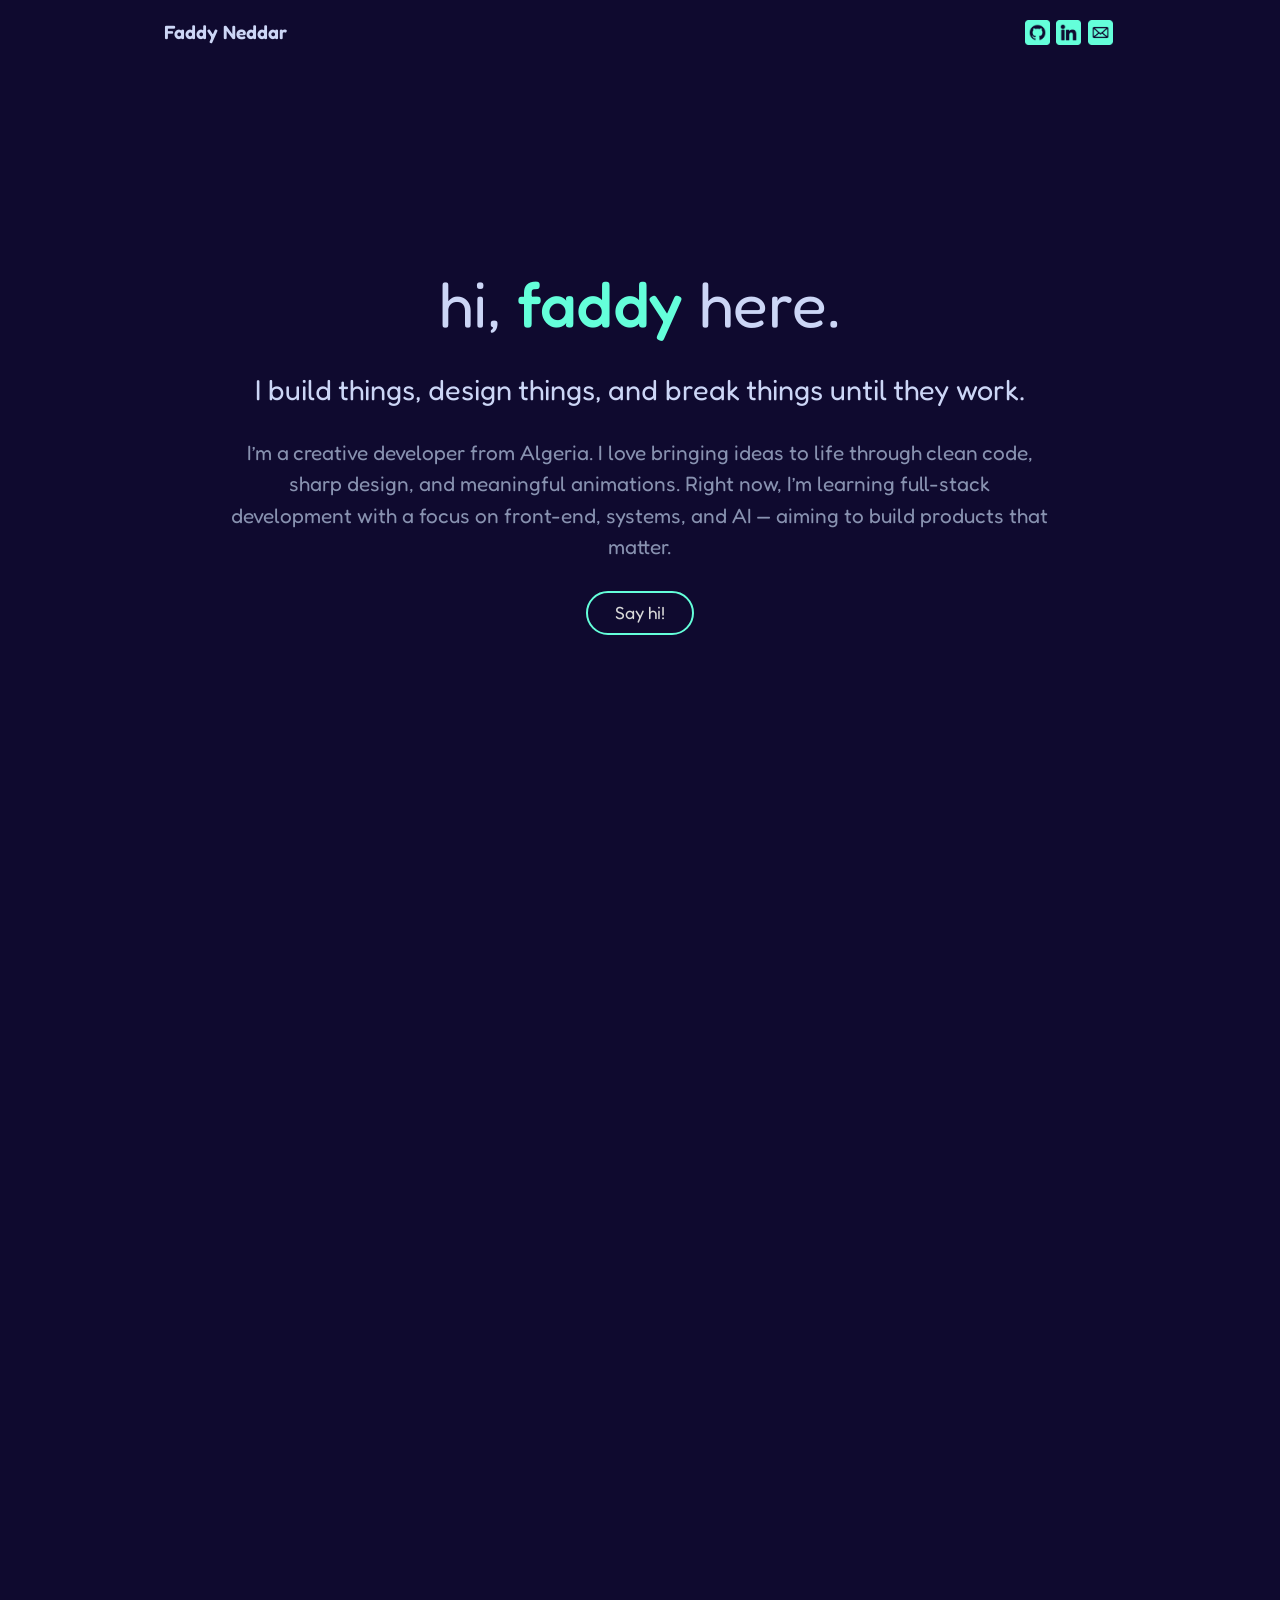
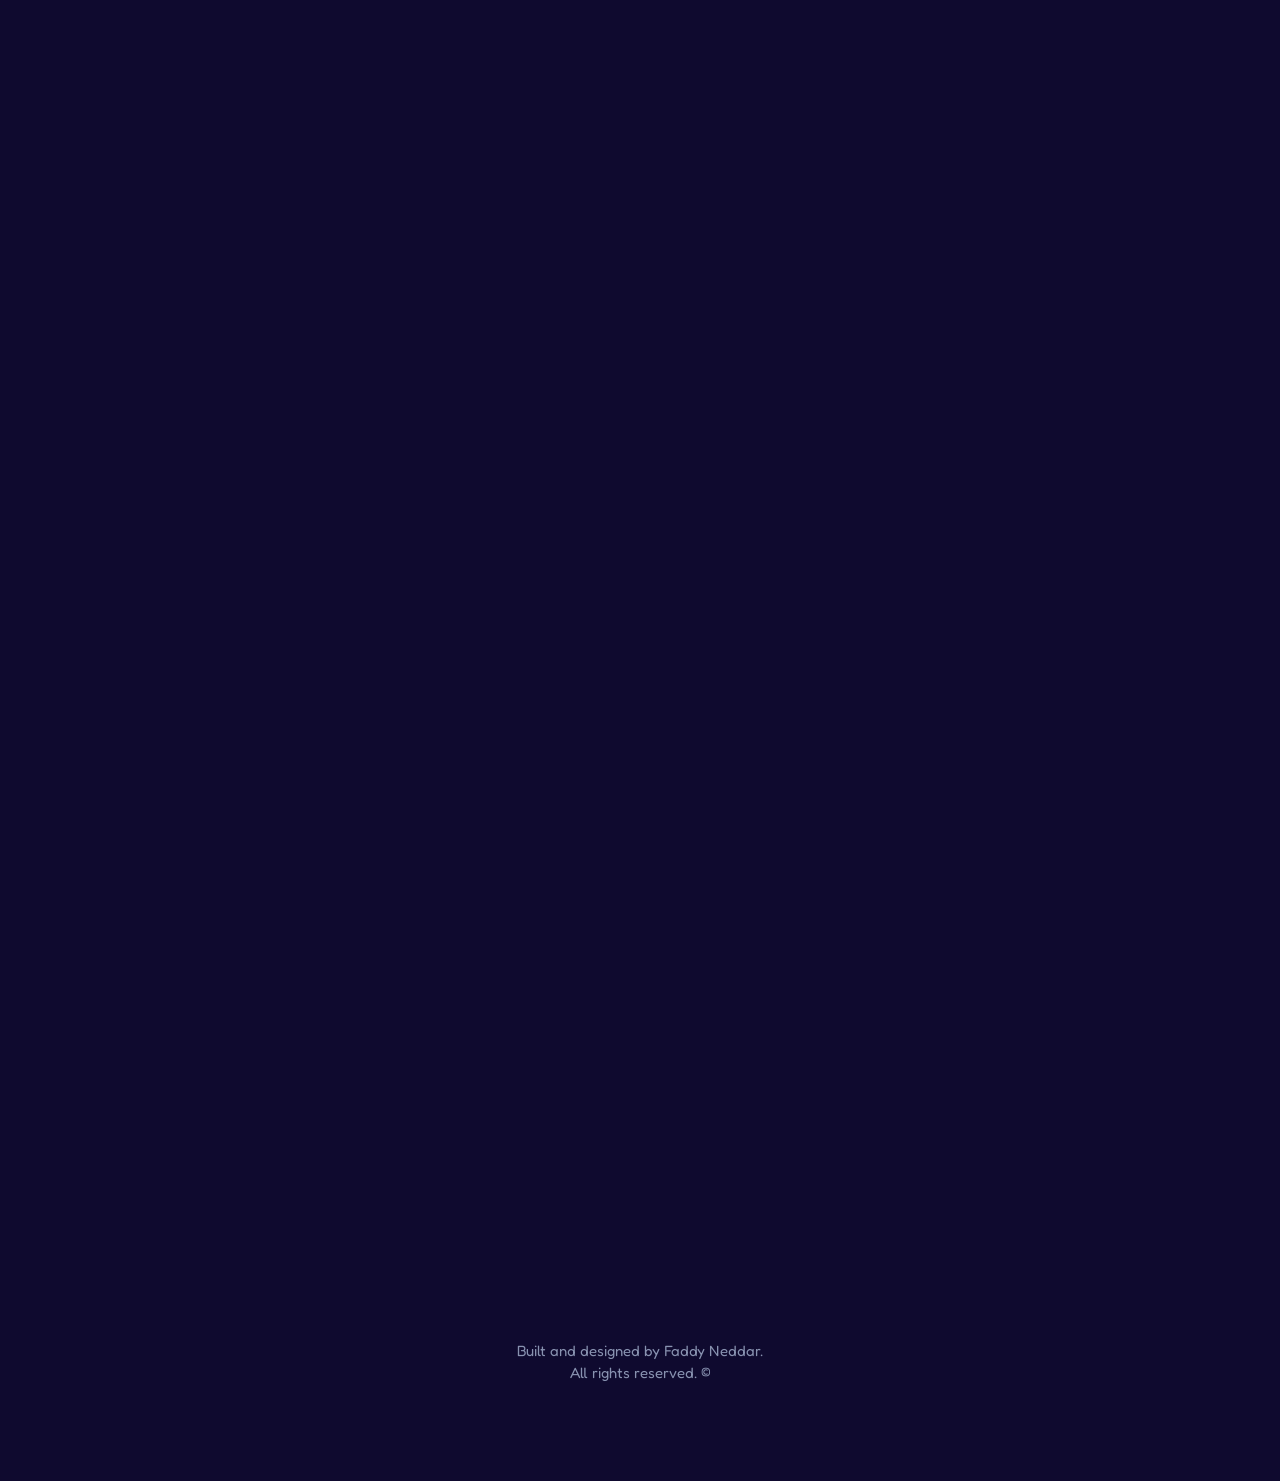
==== commit 875b8d2e: "Additional Animations and tweaks" ====
--- a/portfolio.html
+++ b/portfolio.html
@@ -46,7 +46,7 @@
     <title>Shahin</title>
   </head>
 
-  <body>
+  <body style="display: none">
     <section class="top">
       <header>
         <a class="name" href="">Faddy Neddar</a>
--- a/portfolio.css
+++ b/portfolio.css
@@ -102,6 +102,7 @@
   justify-content: center;
   align-items: center;
   position: fixed;
+  width: 100%;
   height: 4rem;
   top: 0;
   padding-left: 1.5rem;
@@ -115,16 +116,15 @@
 
 .icons {
   display: flex;
-  justify-content: center;
-  align-items: center;
-  flex: 0.3;
+  justify-content: end;
+  align-items: center;
+  width: 50%;
   margin-left: auto;
   height: 100%;
-  gap: 0.5rem;
 }
 
 .name {
-  flex: 1;
+  width: 50%;
   text-decoration: none;
   font-family: "Fredoka", sans-serif;
   color: #ccd6f6;
@@ -137,12 +137,15 @@
 }
 .icons a {
   margin-left: auto;
+  width: 25px !important;
 }
 
 .mail-icon,
 .github,
 .linkedin {
   display: flex;
+  width: 25px;
+  margin: 0.2rem !important;
 }
 
 /*---------------- ------------- ------------- ------------- ------------- INTRO SECTION------------- ------------- ------------- ------------- ------------- ------------- ---------- */
@@ -542,116 +545,113 @@
 
   /*---------------- ------------- ------------- ------------- ---------HEADER SECTION---- ------------- ------------- ------------- ------------- ------------- ------------- ---------- */
 
-  /*-
   .experience {
-    max-width: 1000px;
+    max-width: 1200px;
     margin-inline: auto;
     padding-top: 10rem;
     margin-inline: auto;
-    padding-bottom: 7rem;
-  }
-  
+    margin-bottom: 2rem;
+    height: 70vh;
+  }
+
   .experience-container {
     display: flex;
     gap: 3rem;
-  
+
     flex-direction: column;
   }
-  
+
   .experience-container-information {
     gap: 3rem;
     padding-top: 2rem;
     display: flex;
-    flex-direction: column;
-  }
-  
-  /* Mini container Settings 
+    flex-direction: row;
+  }
+
   .experience-titles {
     display: flex;
     gap: 3rem;
     flex: 1;
-    padding-top: 2rem;
+    padding-top: 3rem;
     flex-direction: column;
   }
-  
+
   .experience-summary {
     flex: 3.5;
     display: flex;
-    flex-direction: column;
-  }
-  
+    padding-top: 0;
+  }
+
   .job-points {
-    padding-left: 4rem;
+    padding-left: 2rem;
     padding-top: 1.5rem;
     display: flex;
     flex-direction: column;
     gap: 2rem;
   }
-  
-  /* Typography Settings
-  
+
   .experience h1 {
     font-weight: 600;
     font-size: clamp(3rem, 1.8vw, 5rem);
     color: #ccd6f6;
   }
-  
+
   .experience-titles button {
     font-weight: 600 !important;
     background-color: transparent;
-    color: #ccd6f6;
+    color: #8892b0;
     border: none;
     text-align: left;
     cursor: pointer;
     font-size: clamp(1rem, 0.8vw, 2rem);
     transition: all 0.7s ease-in-out;
   }
-  
+
   .experience-titles button:hover {
     color: #64ffda;
   }
-  
+
   .experience-container-header {
     font-size: clamp(1rem, 1vw, 5rem);
   }
-  
+
   .job-date {
     padding-top: 1rem;
-    font-size: clamp(0.5rem, 0.6vw, 3rem);
+    font-size: clamp(0.5rem, 0.8vw, 3rem) !important;
     padding-bottom: 2rem;
     color: #ccd6f6;
   }
-  
+
   .job-date span {
     color: #64ffda;
   }
-  
+
   .job-points li {
     color: #8892b0;
-    line-height: 1.5rem;
+    line-height: 2rem;
     font-size: clamp(1rem, 0.8vw, 5rem);
   }
-  
+
   .job-title {
     font-size: 200rem;
     color: #ccd6f6;
-  
+
     font-size: clamp(2rem, 0.8vw, 10rem) !important;
   }
-  
+
   .job-location {
     color: #64ffda;
   }
-  
+
   .veeva-experience {
     font-weight: 500 !important;
     color: #64ffda;
   }
-  
+
   .job-points li::marker {
-    color: #64ffda; /* or whatever color you want 
-  }
-  
+    color: #64ffda;
+  }
+
   @keyframes fadeUp {
     0% {
       opacity: 0;
@@ -662,11 +662,10 @@
       transform: translateY(0);
     }
   }
-  
+
   .fade-up {
     animation: fadeUp 0.7s ease-out forwards;
   }
-  */
 
   .top {
     background-color: #0f0a2f;
@@ -725,7 +724,7 @@
   /*---------------- ------------- ------------- ------------- ---------HERO SECTION---- ------------- ------------- ------------- ------------- ------------- ------------- ---------- */
 
   .intro {
-    max-width: 1000px;
+    max-width: 1200px;
     margin-inline: auto;
   }
 
@@ -758,7 +757,7 @@
   /*---------------- ------------- ------------- ------------- ------------- ------------- ------------- ------------- ------------- ------------- ------------- ---------- */
 
   .about {
-    max-width: 1000px;
+    max-width: 1200px;
     margin-inline: auto;
     padding-top: 6rem;
     flex-direction: row;
@@ -817,7 +816,7 @@
 
   .projects {
     padding-top: 10rem;
-    max-width: 1000px;
+    max-width: 1200px;
     margin-inline: auto;
     justify-content: start;
   }
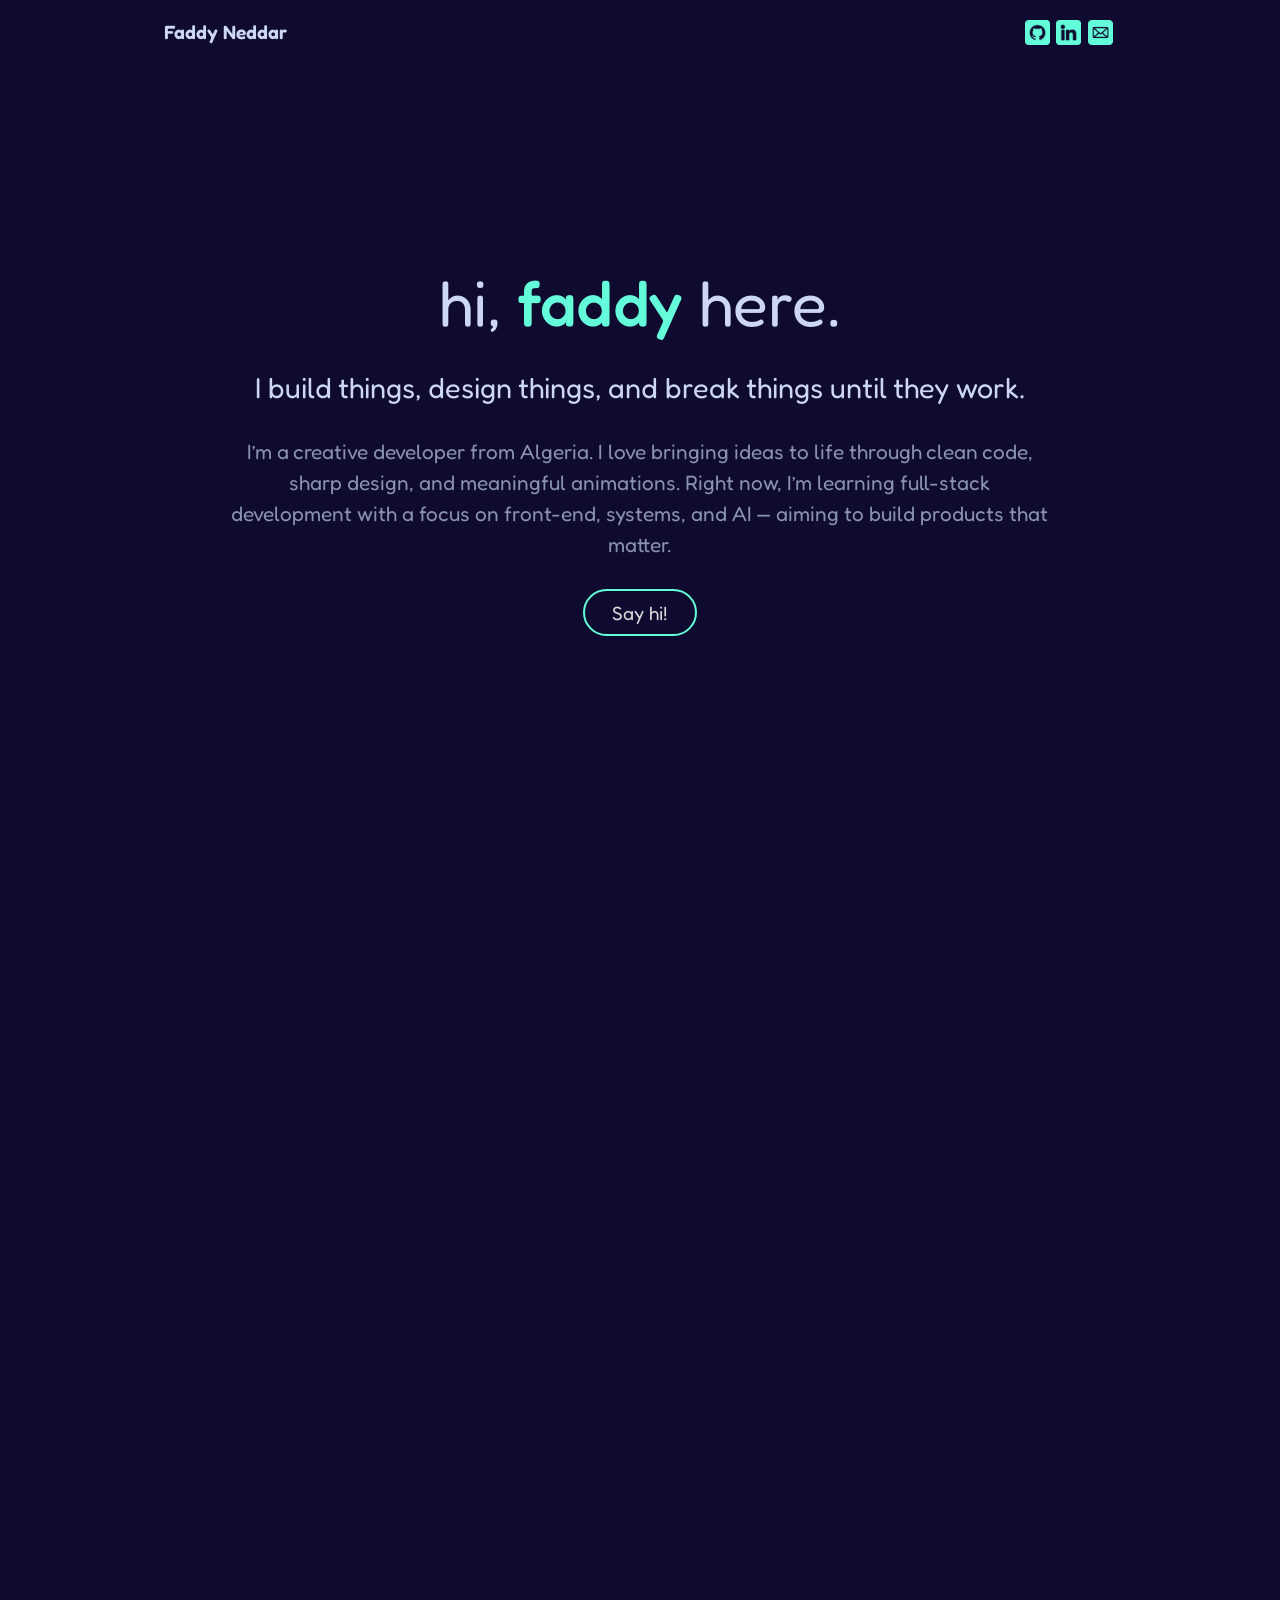
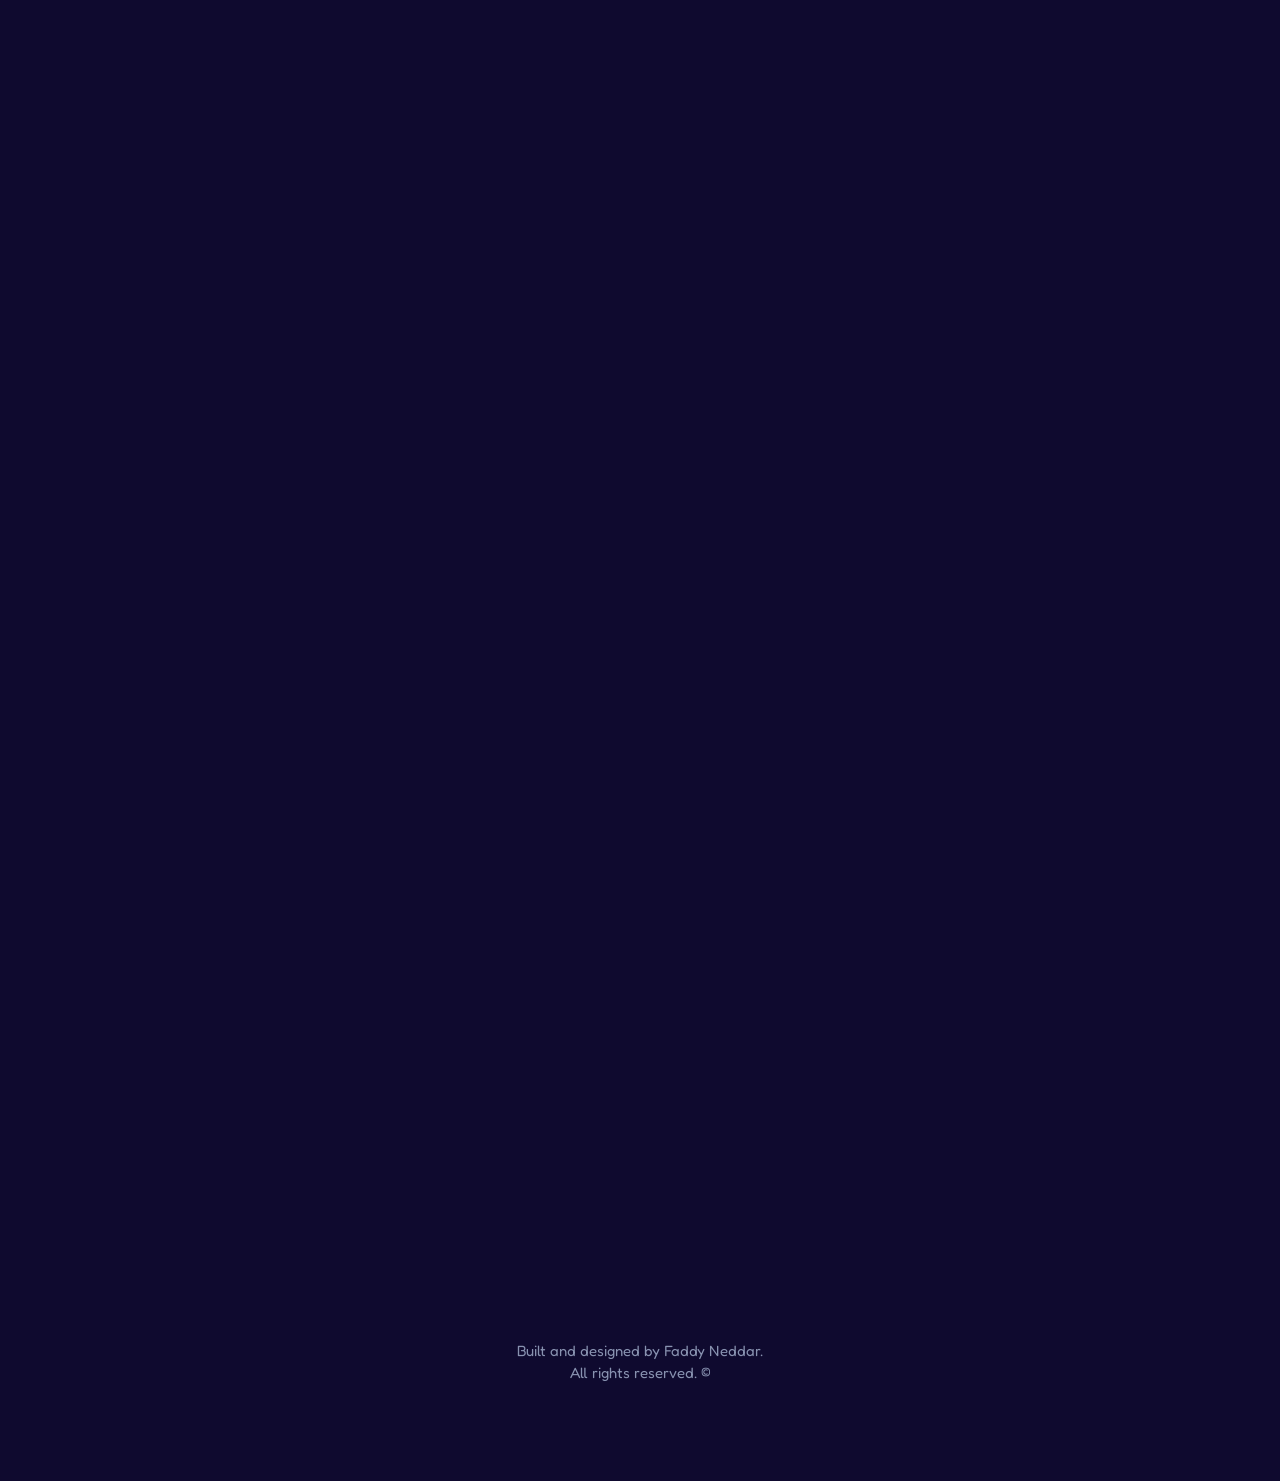
==== commit 996abef8: "Additional Tweaks" ====
--- a/portfolio.html
+++ b/portfolio.html
@@ -46,7 +46,7 @@
     <title>Shahin</title>
   </head>
 
-  <body style="display: none">
+  <body>
     <section class="top">
       <header>
         <a class="name" href="">Faddy Neddar</a>
@@ -78,7 +78,7 @@
         I’m learning full-stack development with a focus on front-end, systems,
         and AI — aiming to build products that matter.
       </p>
-      <button>Say hi!</button>
+      <button id="contact-btn">Say hi!</button>
     </section>
 
     <!---------------- ------------- ------------- ------------- ------------- -------------HERO SECTION ------------- ------------- ------------- ------------- ------------- ---------- -->
--- a/portfolio.css
+++ b/portfolio.css
@@ -193,11 +193,18 @@
   background: none;
   color: #d9d9d9;
   border-style: solid;
+  text-decoration: none;
   border-radius: 30px;
   border-color: #64ffda;
   font-family: "Fredoka", sans-serif;
-  font-size: 1.1rem !important;
+  font-size: 1.2rem !important;
   padding: 0.6rem 1.7rem;
+  cursor: pointer;
+  transition: all 0.5s ease-in-out;
+}
+
+.intro button:hover {
+  transform: scale(1.2);
 }
 
 .intro p {
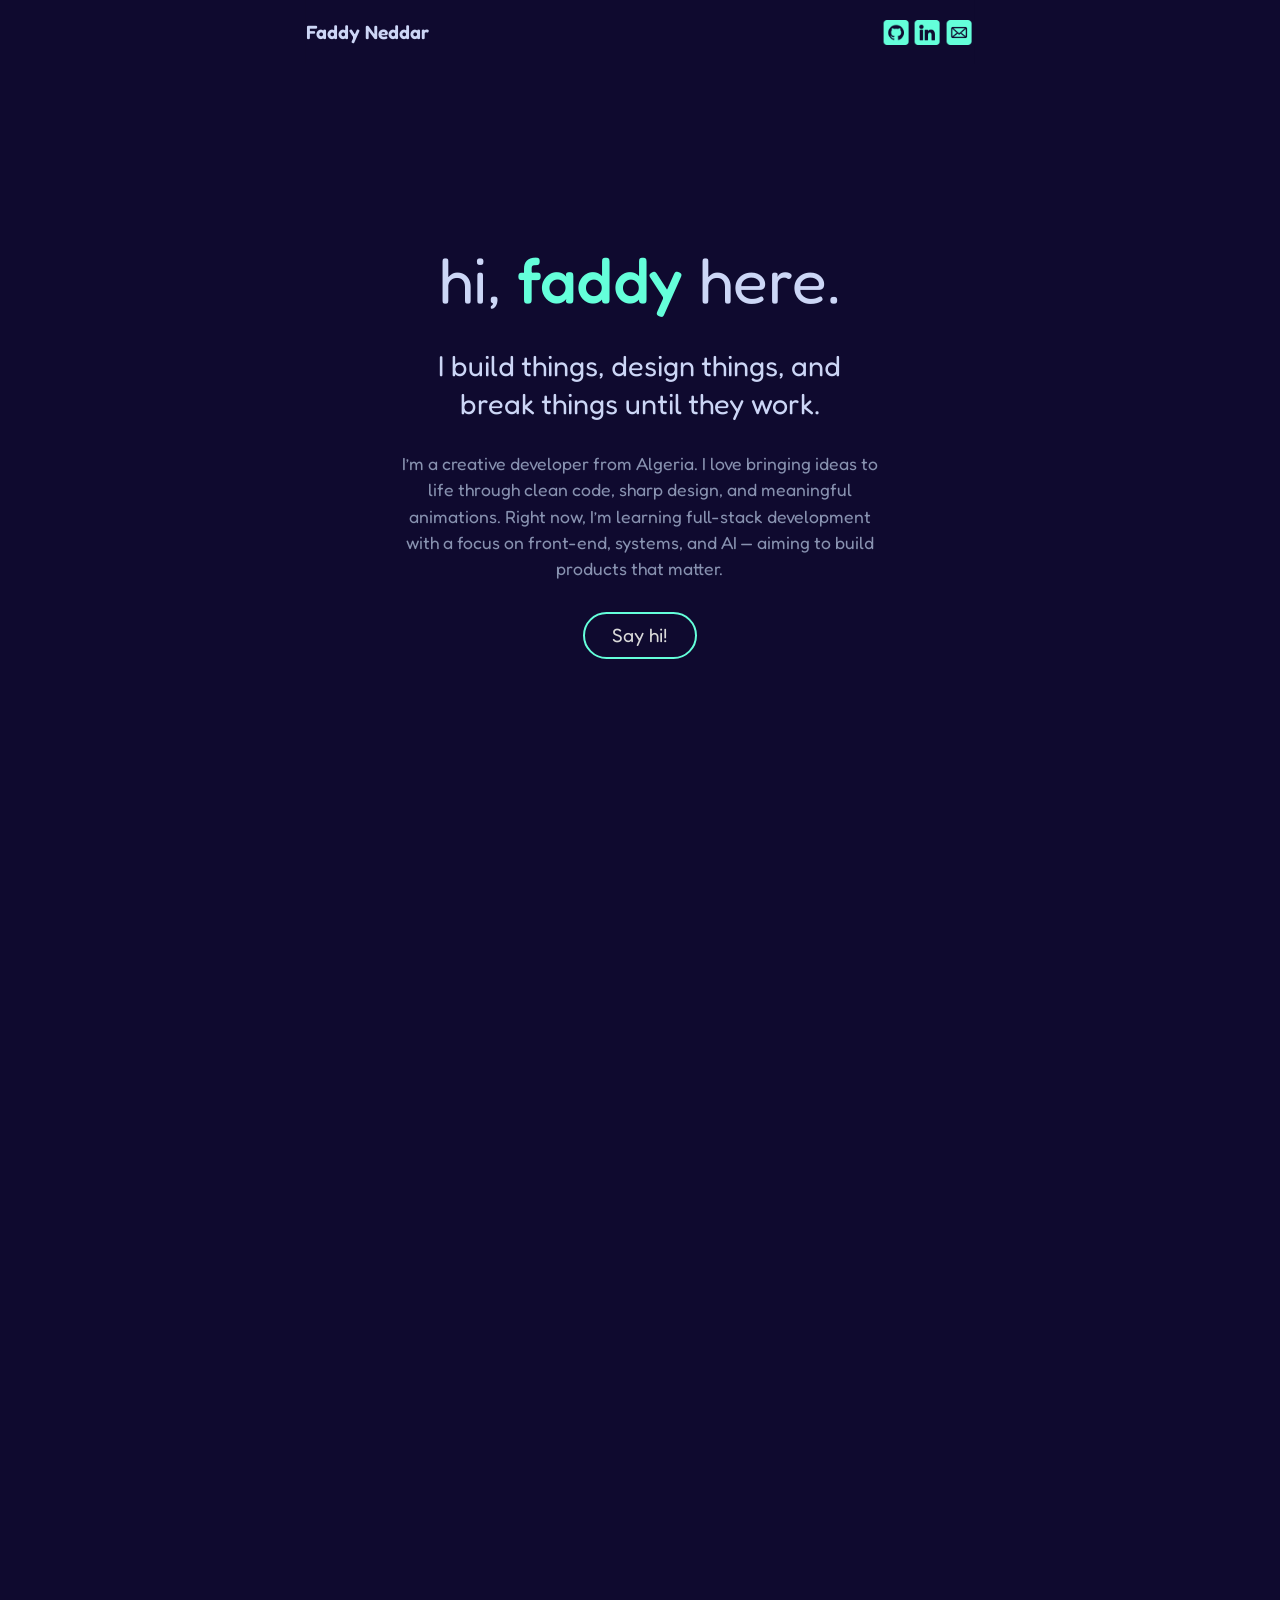
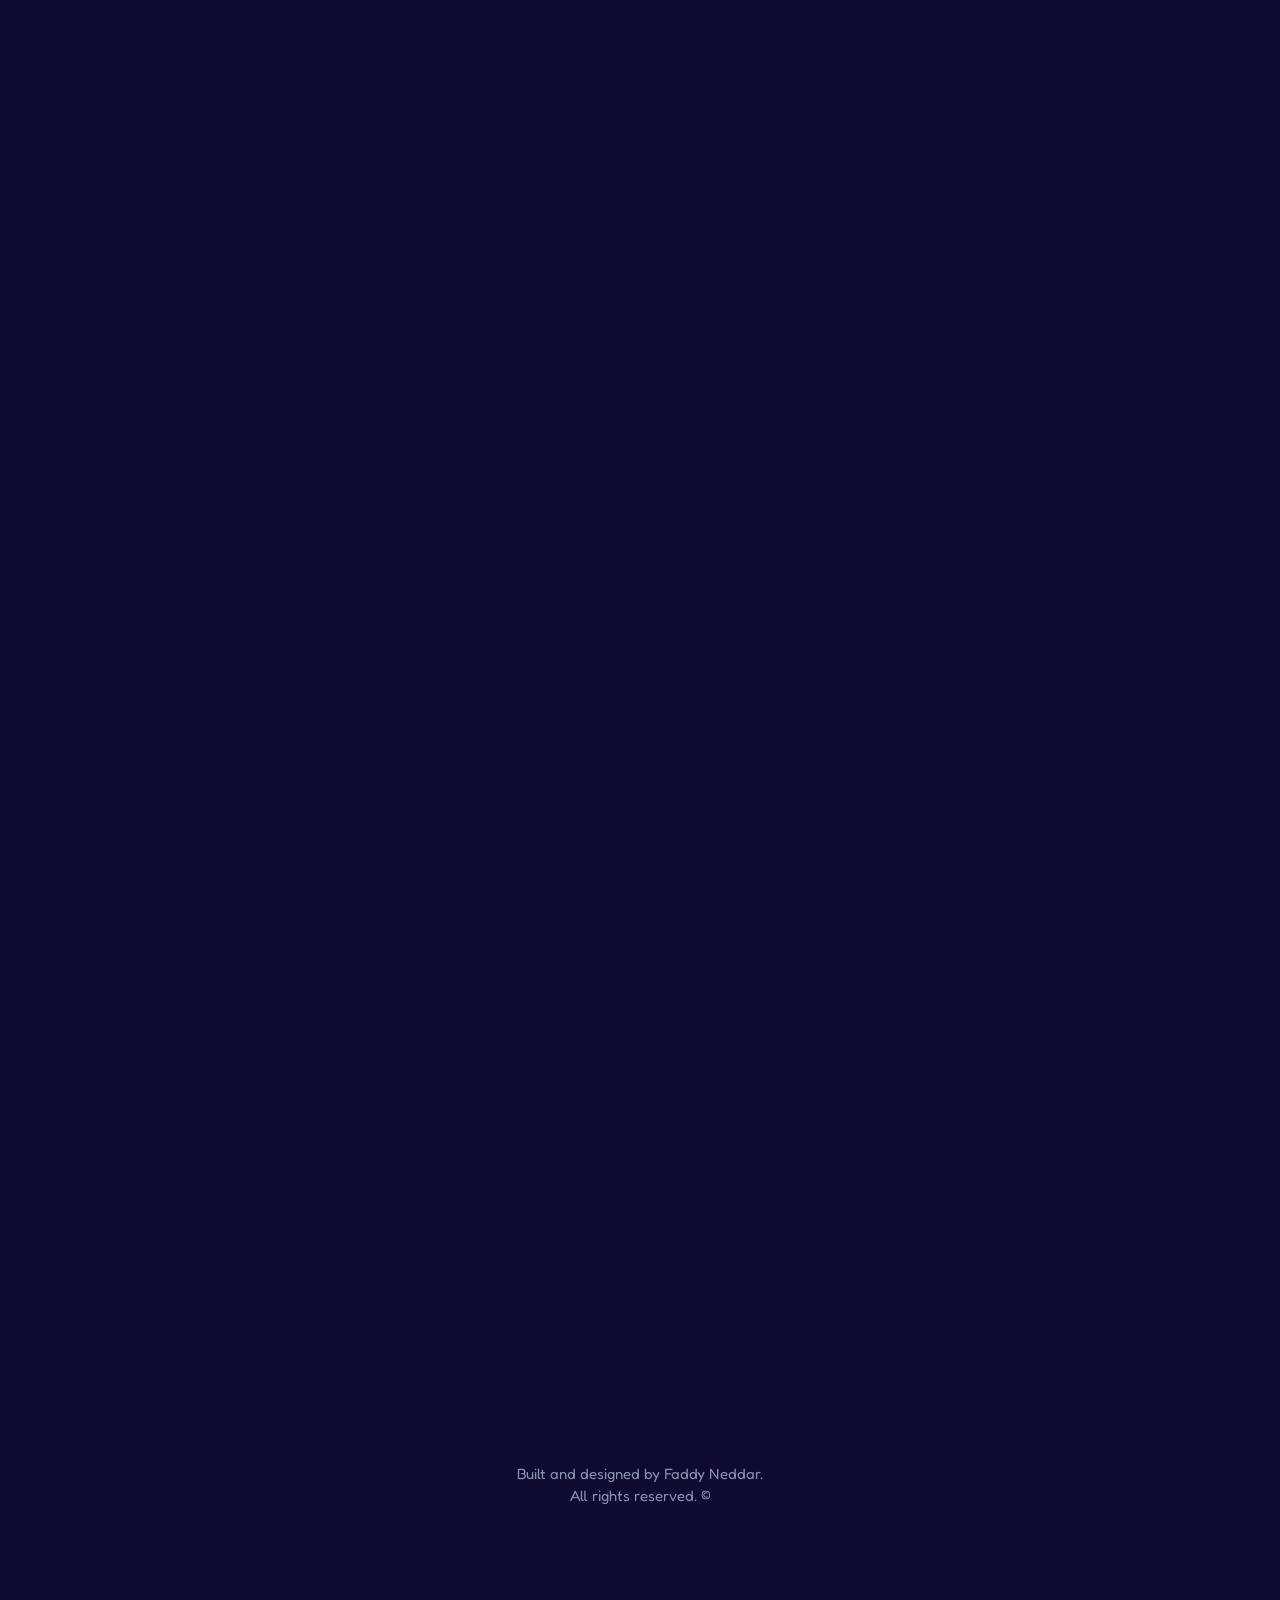
==== commit 2714a023: "Update" ====
--- a/portfolio.html
+++ b/portfolio.html
@@ -69,7 +69,7 @@
 
     <!---------------- ------------- ------------- ------------- ------------- -------------HERO SECTION ------------- ------------- ------------- ------------- ------------- ---------- -->
 
-    <section class="intro animate-on-scroll">
+    <section class="intro">
       <h1>hi, <span>faddy</span> here.</h1>
       <h2>I build things, design things, and break things until they work.</h2>
       <p>
@@ -138,9 +138,15 @@
         <div class="experience-container-header"><h1>/ experience</h1></div>
         <div class="experience-container-information">
           <div class="experience-titles">
-            <button class="menutech-experience">Menutech</button>
-            <button class="qwoted-experience">Qwoted</button>
-            <button class="veeva-experience">Veeva Systems</button>
+            <button class="title-experience-button menutech-experience">
+              <span> &#9656; </span>Menutech
+            </button>
+            <button class="title-experience-button qwoted-experience">
+              <span> &#9656; </span> Qwoted
+            </button>
+            <button class="title-experience-button veeva-experience">
+              <span> &#9656; </span> Veeva Systems
+            </button>
           </div>
 
           <div class="experience-summary">
@@ -197,7 +203,7 @@
               <span class="job-location">@ Veeva</span>
             </h1>
             <p class="job-date">
-              Dec <span>2023</span> - Jul <span>2024</span>
+              Dec <span>2022</span> - Jul <span>2024</span>
             </p>
             <ul class="fade-up job-points">
               <li>
--- a/portfolio.css
+++ b/portfolio.css
@@ -50,6 +50,12 @@
   min-height: 100%;
   padding-left: 1.3rem;
   padding-right: 1.3rem;
+  opacity: 0;
+  transition: opacity 2s ease-in;
+}
+
+body.loaded {
+  opacity: 1;
 }
 
 * {
@@ -289,15 +295,15 @@
 .experience {
   width: 95%;
 
-  margin-inline: auto;
-  margin-inline: auto;
+  margin-left: auto;
+  margin-right: auto;
   padding-bottom: 5rem;
 }
 
 .experience-container {
   display: flex;
   gap: 3rem;
-
+  width: 100%;
   flex-direction: column;
 }
 
@@ -312,7 +318,6 @@
   display: flex;
   gap: 2rem;
   flex: 1;
-  padding-left: 1rem;
   flex-direction: column;
 }
 
@@ -320,20 +325,20 @@
   flex: 3.5;
   text-align: left !important;
   display: flex;
-  padding-left: 1rem;
-  padding-right: 1rem;
   padding-top: 1.3rem;
   align-items: center;
   flex-direction: column;
+  padding-left: 0.8rem !important;
+  padding-right: 0.5rem;
 }
 
 .job-points {
   display: flex;
-  width: 95%;
-  padding-left: 0.5rem;
+  width: 100%;
+  padding-left: 3rem;
   flex-direction: column;
   justify-content: center;
-  align-items: center;
+  align-items: start;
   gap: 1.5rem;
 }
 
@@ -345,7 +350,7 @@
   color: #ccd6f6;
 }
 .qwoted-experience {
-  font-weight: 500 !important;
+  font-weight: 500;
   color: #64ffda;
 }
 .experience-titles button.menutech-experience {
@@ -353,7 +358,7 @@
 }
 
 .experience-titles button {
-  font-weight: 500 !important;
+  font-weight: 500;
   background-color: transparent;
   text-transform: uppercase;
   color: #8892b0;
@@ -389,6 +394,7 @@
   color: #8892b0;
   line-height: 1.5rem;
   font-size: clamp(1rem, 0.8vw, 5rem);
+  align-items: start;
 }
 
 .job-title {
@@ -553,7 +559,8 @@
   /*---------------- ------------- ------------- ------------- ---------HEADER SECTION---- ------------- ------------- ------------- ------------- ------------- ------------- ---------- */
 
   .experience {
-    max-width: 1200px;
+    width: clamp(300px, 55%, 1200px);
+
     margin-inline: auto;
     padding-top: 10rem;
     margin-inline: auto;
@@ -599,19 +606,25 @@
 
   .experience h1 {
     font-weight: 600;
-    font-size: clamp(3rem, 1.8vw, 5rem);
+    font-size: clamp(3rem, 1.8vw, 3rem);
     color: #ccd6f6;
   }
 
   .experience-titles button {
-    font-weight: 600 !important;
     background-color: transparent;
     color: #8892b0;
     border: none;
+    display: flex;
+    justify-content: start;
+    align-items: center;
     text-align: left;
     cursor: pointer;
-    font-size: clamp(1rem, 0.8vw, 2rem);
+    font-size: clamp(1.1rem, 0.8vw, 1.3rem);
     transition: all 0.7s ease-in-out;
+  }
+
+  .title-experience-button span {
+    font-size: 2rem !important;
   }
 
   .experience-titles button:hover {
@@ -636,7 +649,7 @@
   .job-points li {
     color: #8892b0;
     line-height: 2rem;
-    font-size: clamp(1rem, 0.8vw, 5rem);
+    font-size: clamp(1.1rem, 0.8vw, 1.3rem);
   }
 
   .job-title {
@@ -647,11 +660,6 @@
   }
 
   .job-location {
-    color: #64ffda;
-  }
-
-  .veeva-experience {
-    font-weight: 500 !important;
     color: #64ffda;
   }
 
@@ -677,7 +685,8 @@
   .top {
     background-color: #0f0a2f;
     height: 4rem;
-    width: 100%;
+    width: 95%;
+
     left: 50%; /* move starting point to middle of the screen */
     transform: translateX(-50%);
     position: fixed;
@@ -685,9 +694,10 @@
     animation: fadeIn 1s ease forwards;
   }
   header {
-    max-width: 1000px;
+    width: clamp(300px, 55%, 1200px) !important;
     margin-inline: auto;
-
+    padding-left: 0rem;
+    padding-right: 0rem;
     left: 50%; /* move starting point to middle of the screen */
     transform: translateX(-50%);
   }
@@ -731,7 +741,7 @@
   /*---------------- ------------- ------------- ------------- ---------HERO SECTION---- ------------- ------------- ------------- ------------- ------------- ------------- ---------- */
 
   .intro {
-    max-width: 1200px;
+    width: clamp(300px, 55%, 1200px);
     margin-inline: auto;
   }
 
@@ -756,7 +766,7 @@
   }
 
   .intro p {
-    font-size: clamp(1.3rem, 0.8vw, 3rem);
+    font-size: clamp(1.1rem, 0.8vw, 1.5rem);
     font-weight: 400;
     max-width: 70%;
   }
@@ -764,14 +774,14 @@
   /*---------------- ------------- ------------- ------------- ------------- ------------- ------------- ------------- ------------- ------------- ------------- ---------- */
 
   .about {
-    max-width: 1200px;
+    width: clamp(300px, 55%, 1200px);
     margin-inline: auto;
     padding-top: 6rem;
     flex-direction: row;
   }
 
   .about h1 {
-    font-size: clamp(3rem, 1.8vw, 5rem);
+    font-size: clamp(3rem, 1.8vw, 3rem);
     font-weight: 500;
     padding-bottom: 3rem;
   }
@@ -801,7 +811,7 @@
   }
 
   .about p {
-    font-size: clamp(1.1rem, 0.8vw, 3rem);
+    font-size: clamp(1.1rem, 0.8vw, 1.3rem);
     font-weight: 400;
   }
 
@@ -816,14 +826,14 @@
 
   /*---------------- ------------- ------------- ------------- ------------- ------------- ------------- ------------- ------------- ------------- ------------- ---------- */
   .projects h1 {
-    font-size: clamp(3rem, 1.8vw, 5rem);
+    font-size: clamp(3rem, 1.8vw, 3rem);
     font-weight: 500;
     padding-bottom: 2rem;
   }
 
   .projects {
     padding-top: 10rem;
-    max-width: 1200px;
+    width: clamp(300px, 55%, 1200px);
     margin-inline: auto;
     justify-content: start;
   }
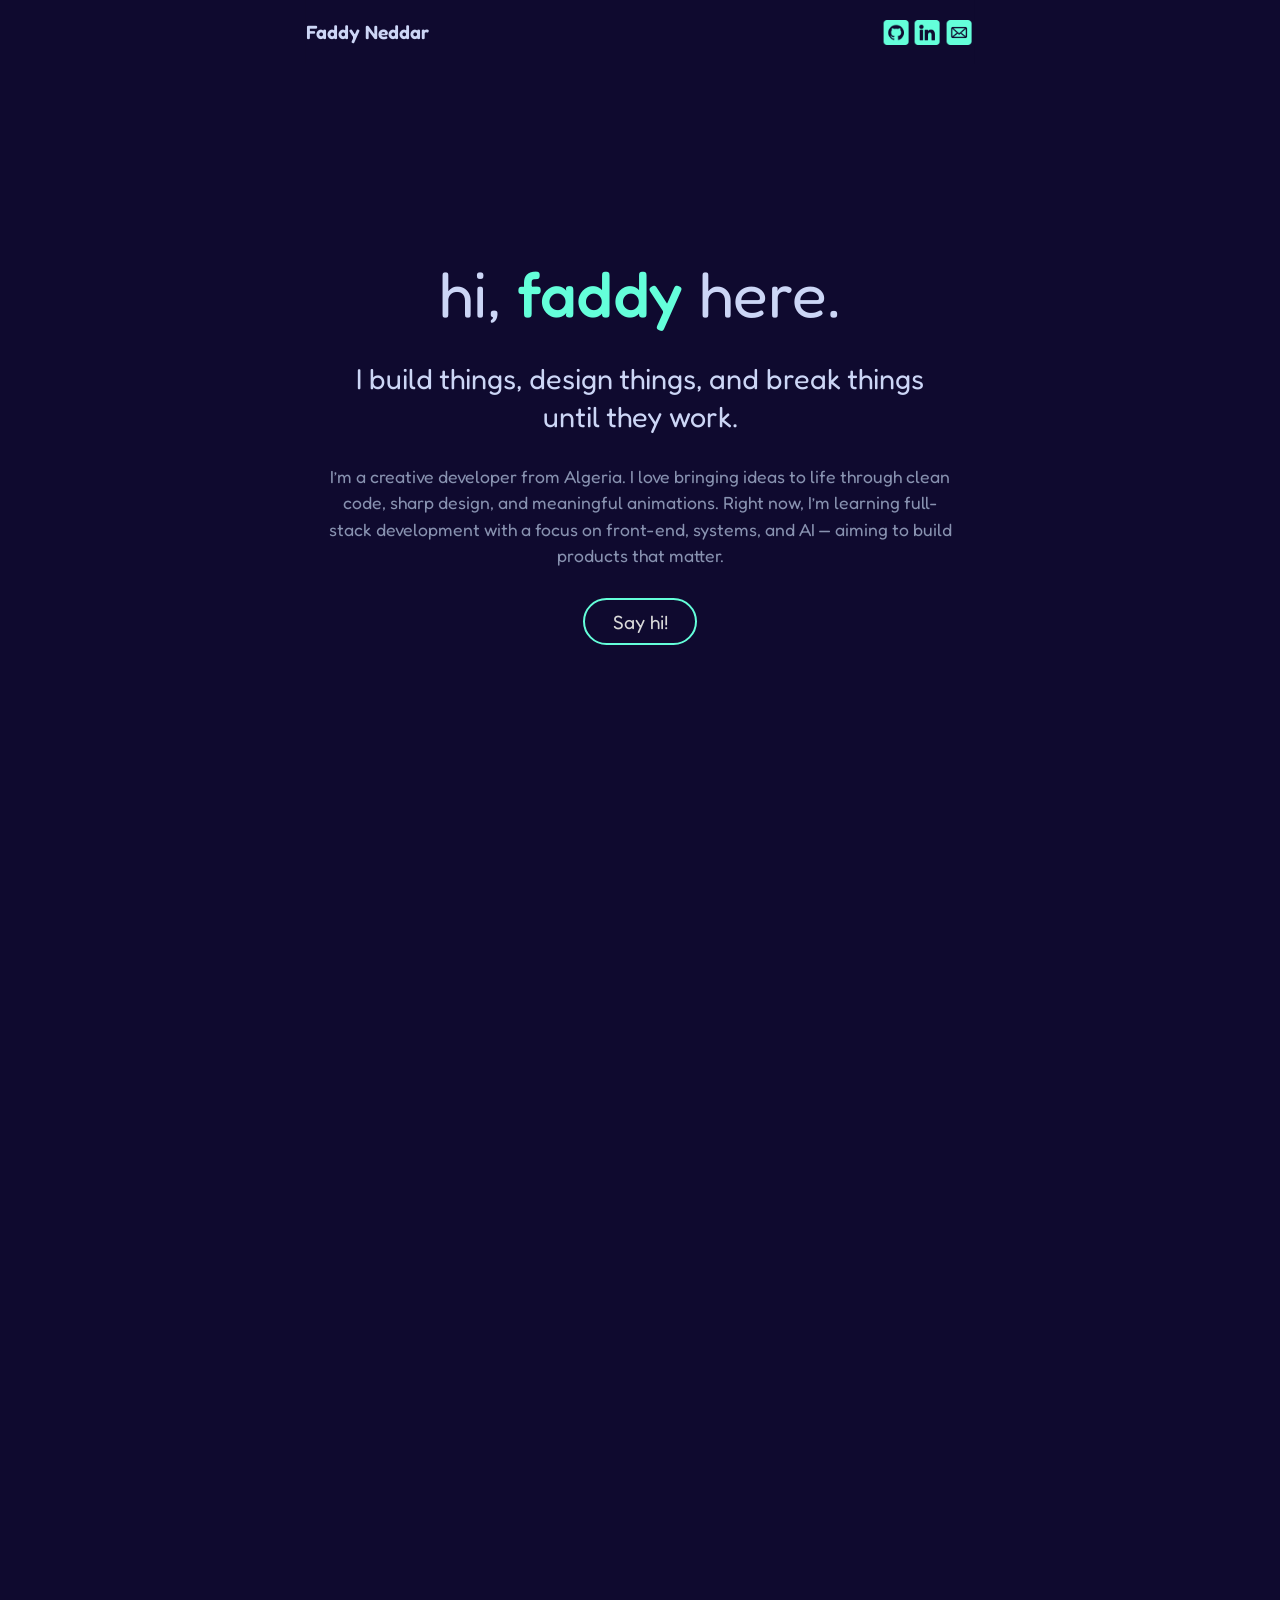
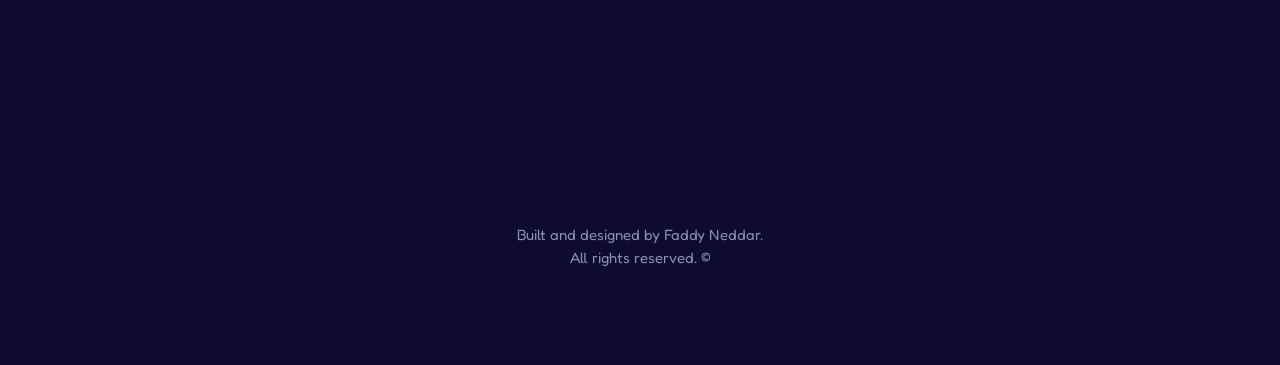
==== commit 2daa96a1: "Updates" ====
--- a/portfolio.html
+++ b/portfolio.html
@@ -238,7 +238,7 @@
             /></a>
           </div>
 
-          <h2>Ryujin Resort Website</h2>
+          <h2>Ryujin Resorts</h2>
           <p>
             A luxury resort landing page built with clean HTML, CSS, and design
             precision. Responsive, elegant, and fully custom-coded.
@@ -249,19 +249,18 @@
         <div class="project-row">
           <div class="project-row-icons">
             <img src="./imgs/website.png" alt="" />
-            <a
-              href="https://neddarfaddy.github.io/Dice-Game-Website/"
-              target="_blank"
+            <a href="https://neddarfaddy.github.io/pig-game/" target="_blank"
               ><img src="./imgs/link.png" alt=""
             /></a>
           </div>
 
-          <h2>Dice Game Website</h2>
+          <h2>Dice Duel</h2>
           <p>
-            web-based dice game featuring two players and a simple click-to-roll
-            mechanism. The game dynamically tracks and displays real-time wins.
+            Includes modal overlays for rules, animated dice visuals, and
+            responsive layout adapting across screen sizes. Designed with
+            attention to user feedback, accessibility, and smooth gameplay flow.
           </p>
-          <p>HTML / JavaScript / CSS</p>
+          <p></p>
         </div>
         <div class="project-row">
           <div class="project-row-icons">
@@ -271,7 +270,7 @@
             /></a>
           </div>
 
-          <h2>VYRO Sportswear Website</h2>
+          <h2>VYRO Sportswear</h2>
           <p>
             VYRO is a bold, mobile-first concept website for a fictional
             sportswear brand. it features dynamic scroll animations, a modular
--- a/portfolio.css
+++ b/portfolio.css
@@ -553,19 +553,18 @@
 
 /* [base64]*/
 
-@media (min-width: 768px) {
+@media (min-width: 941px) {
   /*---------------- ------------- ------------- ------------- ---------GLOBAL---- ------------- ------------- ------------- ------------- ------------- ------------- ---------
 
   /*---------------- ------------- ------------- ------------- ---------HEADER SECTION---- ------------- ------------- ------------- ------------- ------------- ------------- ---------- */
 
   .experience {
-    width: clamp(300px, 55%, 1200px);
+    width: clamp(900px, 55%, 1200px);
 
     margin-inline: auto;
-    padding-top: 10rem;
+    padding-top: 7rem;
     margin-inline: auto;
     margin-bottom: 2rem;
-    height: 70vh;
   }
 
   .experience-container {
@@ -598,10 +597,10 @@
 
   .job-points {
     padding-left: 2rem;
-    padding-top: 1.5rem;
+
     display: flex;
     flex-direction: column;
-    gap: 2rem;
+    gap: 1rem;
   }
 
   .experience h1 {
@@ -637,7 +636,7 @@
 
   .job-date {
     padding-top: 1rem;
-    font-size: clamp(0.5rem, 0.8vw, 3rem) !important;
+    font-size: clamp(0.8rem, 0.8vw, 3rem) !important;
     padding-bottom: 2rem;
     color: #ccd6f6;
   }
@@ -741,7 +740,7 @@
   /*---------------- ------------- ------------- ------------- ---------HERO SECTION---- ------------- ------------- ------------- ------------- ------------- ------------- ---------- */
 
   .intro {
-    width: clamp(300px, 55%, 1200px);
+    width: clamp(900px, 55%, 1200px);
     margin-inline: auto;
   }
 
@@ -774,7 +773,7 @@
   /*---------------- ------------- ------------- ------------- ------------- ------------- ------------- ------------- ------------- ------------- ------------- ---------- */
 
   .about {
-    width: clamp(300px, 55%, 1200px);
+    width: clamp(900px, 55%, 1200px);
     margin-inline: auto;
     padding-top: 6rem;
     flex-direction: row;
@@ -833,7 +832,7 @@
 
   .projects {
     padding-top: 10rem;
-    width: clamp(300px, 55%, 1200px);
+    width: clamp(900px, 55%, 1200px);
     margin-inline: auto;
     justify-content: start;
   }
@@ -851,8 +850,24 @@
 
   .project-sections {
     display: grid;
+    width: clamp(900px, 55%, 1200px);
+
     grid-template-columns: 1fr 1fr 1fr;
     grid-template-rows: auto;
     row-gap: 1rem;
   }
 }
+
+@media (min-width: 630px) {
+  /*---------------- ------------- ------------- ------------- ---------GLOBAL---- ------------- ------------- ------------- ------------- ------------- ------------- ---------
+
+  /*---------------- ------------- ------------- ------------- ---------HEADER SECTION---- ------------- ------------- ------------- ------------- ------------- ------------- ---------- */
+
+  .project-sections {
+    display: grid;
+
+    grid-template-columns: 1fr 1fr;
+    grid-template-rows: auto;
+    row-gap: 1rem;
+  }
+}
